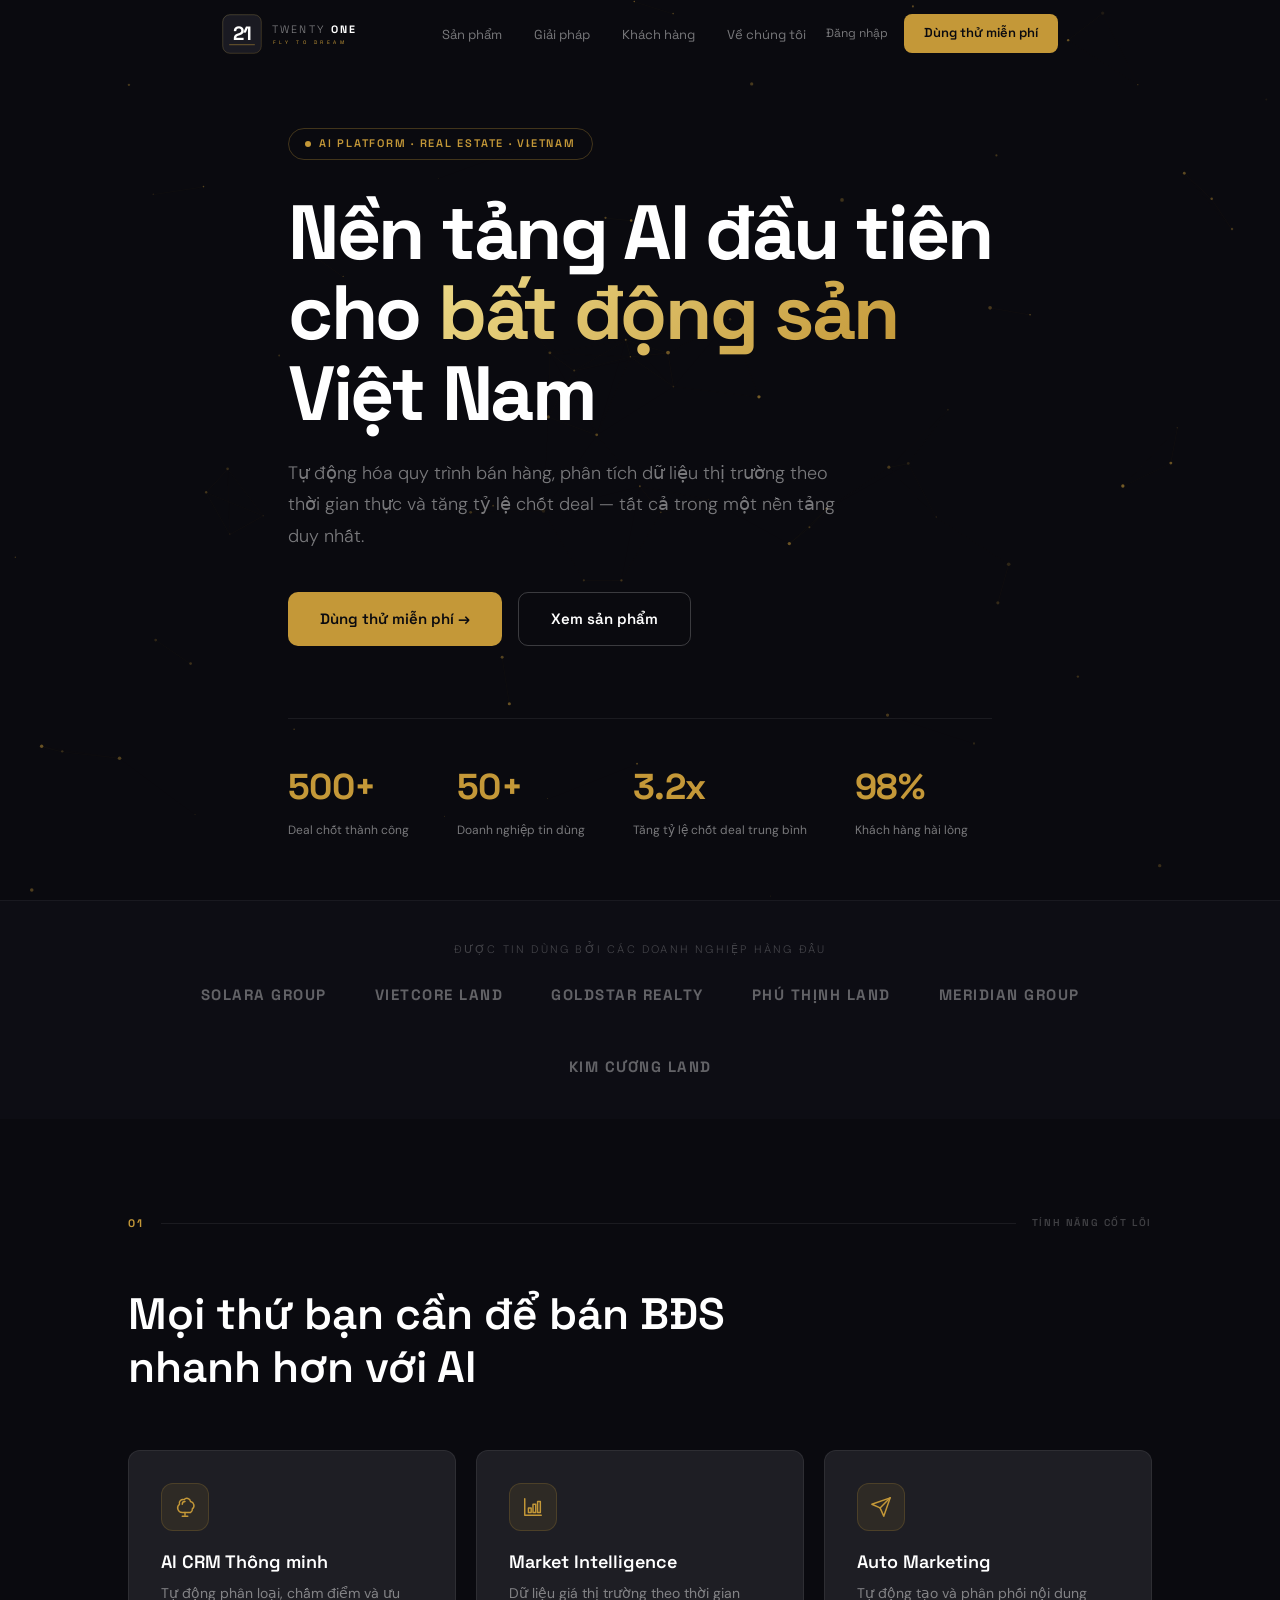
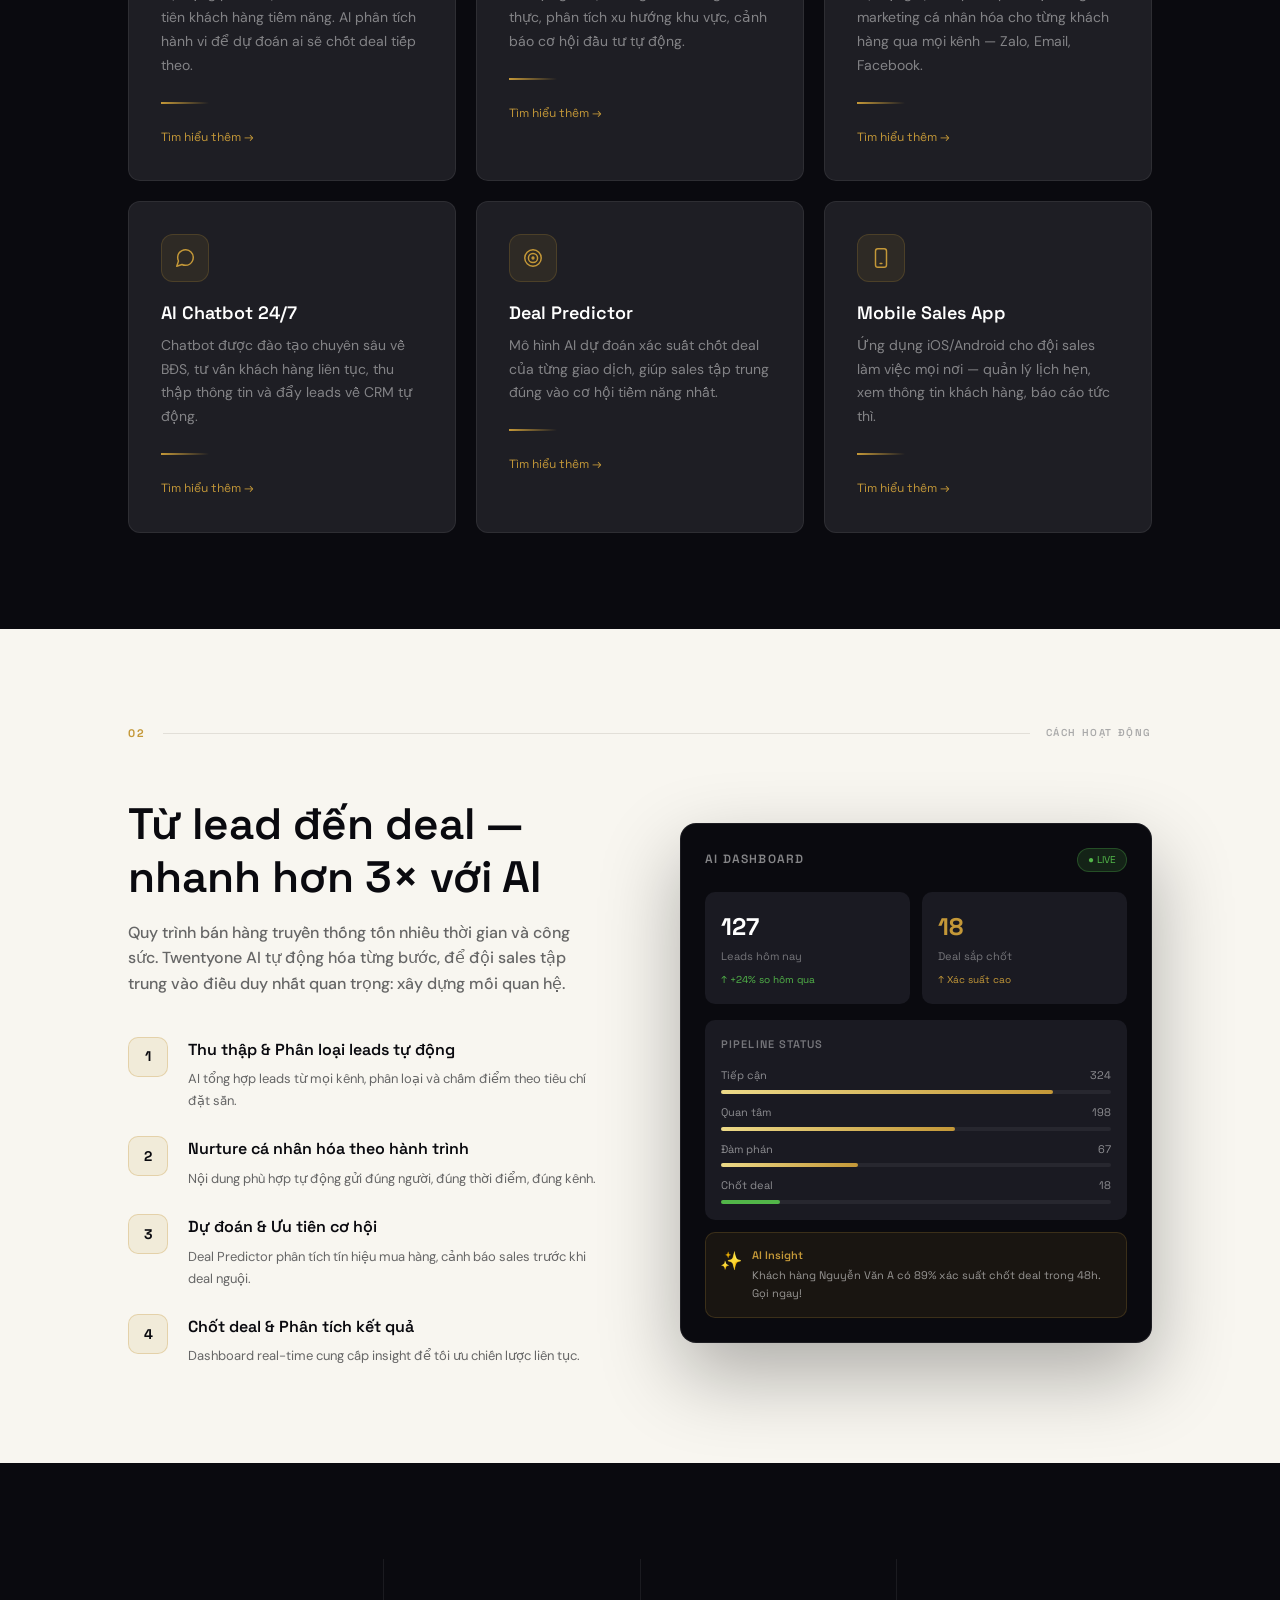
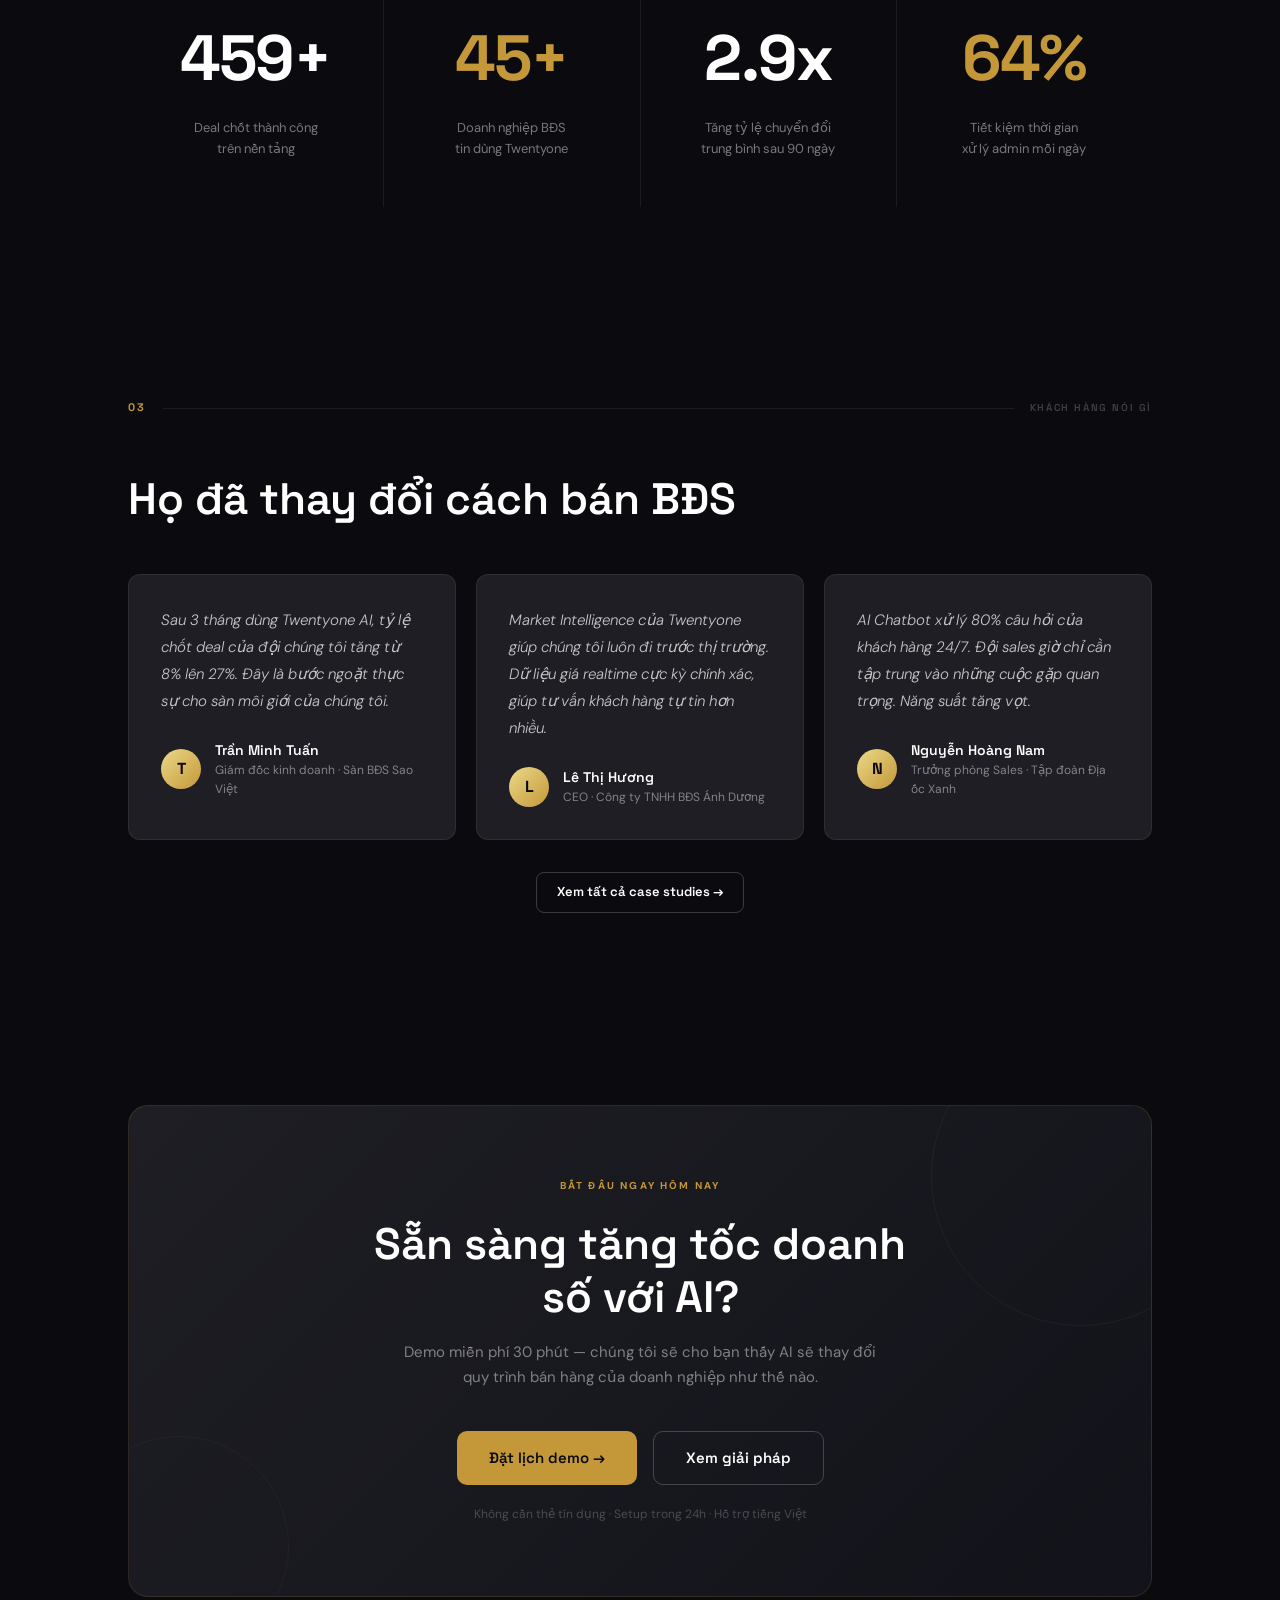
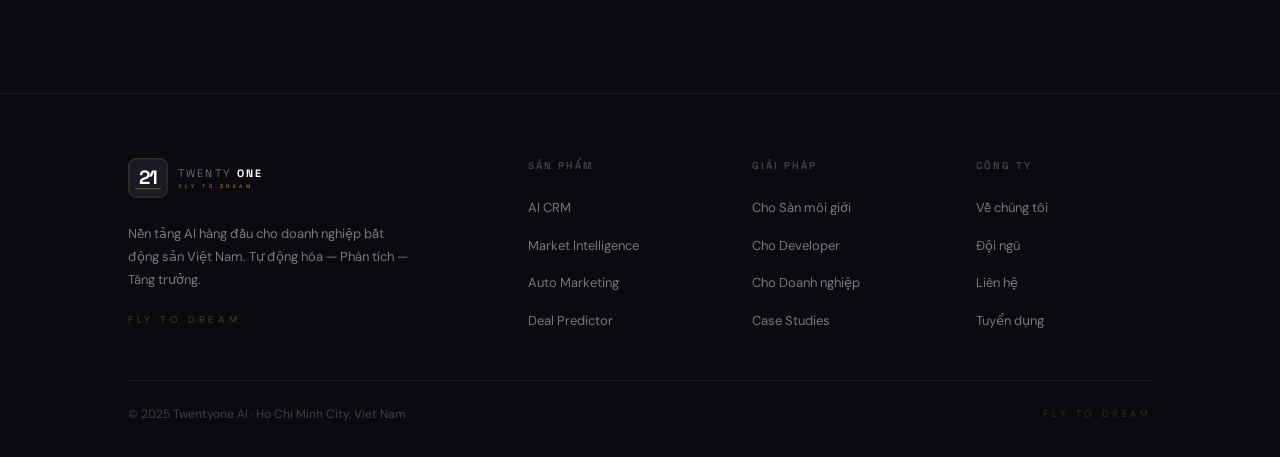
==== index.html @ ffafa82e "Add files via upload iniitial website upload" ====
<!DOCTYPE html>
<html lang="vi">
<head>
<meta charset="UTF-8">
<meta name="viewport" content="width=device-width, initial-scale=1.0">
<title>Twentyone AI — Nền tảng AI cho Bất động sản Việt Nam</title>
<meta name="description" content="Twentyone AI là nền tảng AI đầu tiên dành riêng cho doanh nghiệp bất động sản Việt Nam. Tự động hóa quy trình, phân tích thị trường, tăng tỷ lệ chốt deal.">
<link rel="icon" type="image/svg+xml" href="images/favicon.svg">
<link rel="stylesheet" href="css/style.css">
</head>
<body>

<div id="nav-placeholder"></div>

<!-- ████ HERO ████ -->
<section class="hero">
  <canvas id="particles-canvas"></canvas>
  <div class="container">
    <div class="hero__content">
      <div class="hero__badge reveal">
        <div class="hero__badge-dot"></div>
        <span>AI Platform · Real Estate · Vietnam</span>
      </div>
      <h1 class="hero__title reveal reveal-delay-1">
        Nền tảng AI đầu tiên<br>
        cho <em>bất động sản</em><br>
        Việt Nam
      </h1>
      <p class="hero__sub reveal reveal-delay-2" data-cms="hero.subtitle">
        Tự động hóa quy trình bán hàng, phân tích dữ liệu thị trường theo thời gian thực và tăng tỷ lệ chốt deal — tất cả trong một nền tảng duy nhất.
      </p>
      <div class="hero__ctas reveal reveal-delay-2">
        <a href="#contact" class="btn btn-gold btn-lg">Dùng thử miễn phí →</a>
        <a href="san-pham.html" class="btn btn-outline btn-lg">Xem sản phẩm</a>
      </div>
      <div class="hero__stats reveal reveal-delay-3">
        <div>
          <div class="hero__stat-num"><span data-cms="stats.deals_closed" data-target="500" data-suffix="+">0+</span></div>
          <div class="hero__stat-label">Deal chốt thành công</div>
        </div>
        <div>
          <div class="hero__stat-num"><span data-cms="stats.businesses" data-target="50" data-suffix="+">0+</span></div>
          <div class="hero__stat-label">Doanh nghiệp tin dùng</div>
        </div>
        <div>
          <div class="hero__stat-num"><span data-cms="stats.conversion_multiplier" data-target="3.2" data-suffix="x">0x</span></div>
          <div class="hero__stat-label">Tăng tỷ lệ chốt deal trung bình</div>
        </div>
        <div>
          <div class="hero__stat-num"><span data-cms="stats.satisfaction" data-target="98" data-suffix="%">0%</span></div>
          <div class="hero__stat-label">Khách hàng hài lòng</div>
        </div>
      </div>
    </div>
  </div>
</section>

<!-- ████ TRUSTED BY ████ -->
<section style="background:#0D0D14; padding:40px 0; border-top:1px solid rgba(255,255,255,0.05)">
  <div class="container">
    <p class="text-center caption muted mb-6" style="letter-spacing:0.2em;text-transform:uppercase">Được tin dùng bởi các doanh nghiệp hàng đầu</p>
    <div data-cms-list="trusted_by" style="display:flex;gap:48px;justify-content:center;align-items:center;flex-wrap:wrap;opacity:0.35">
      <span style="font-size:15px;font-weight:700;letter-spacing:0.1em;color:#fff">SOLARA GROUP</span>
      <span style="font-size:15px;font-weight:700;letter-spacing:0.1em;color:#fff">VIETCORE LAND</span>
      <span style="font-size:15px;font-weight:700;letter-spacing:0.1em;color:#fff">GOLDSTAR REALTY</span>
      <span style="font-size:15px;font-weight:700;letter-spacing:0.1em;color:#fff">PHÚ THỊNH LAND</span>
      <span style="font-size:15px;font-weight:700;letter-spacing:0.1em;color:#fff">MERIDIAN GROUP</span>
      <span style="font-size:15px;font-weight:700;letter-spacing:0.1em;color:#fff">KIM CƯƠNG LAND</span>
    </div>
  </div>
</section>

<!-- ████ FEATURES ████ -->
<section class="section" style="background:#0A0A0F">
  <div class="container">
    <div class="section-label reveal">
      <div class="section-label__num">01</div>
      <div class="section-label__line"></div>
      <div class="section-label__text">Tính năng cốt lõi</div>
    </div>
    <div style="max-width:640px;margin-bottom:56px">
      <h2 class="heading-1 reveal">Mọi thứ bạn cần để bán BĐS nhanh hơn với AI</h2>
    </div>
    <div class="grid-3">
      <div class="card reveal">
        <div class="card__icon"><svg viewBox="0 0 24 24" width="22" height="22" fill="none" stroke="#C49838" stroke-width="1.6" stroke-linecap="round" stroke-linejoin="round"><path d="M9 18a5 5 0 0 1-3-9 4 4 0 0 1 5-5 4 4 0 0 1 7 2 4.5 4.5 0 0 1 2 8 4 4 0 0 1-2 4Z"/><path d="M9 9a3 3 0 0 1 3-3"/><path d="M12 18v3"/><path d="M9 22h6"/></svg></div>
        <h3 class="card__title">AI CRM Thông minh</h3>
        <p class="card__body">Tự động phân loại, chấm điểm và ưu tiên khách hàng tiềm năng. AI phân tích hành vi để dự đoán ai sẽ chốt deal tiếp theo.</p>
        <div class="gold-line mt-6"></div>
        <a href="san-pham.html" style="font-size:12px;color:var(--gold);text-decoration:none;display:inline-flex;align-items:center;gap:6px;margin-top:8px">Tìm hiểu thêm →</a>
      </div>
      <div class="card reveal reveal-delay-1">
        <div class="card__icon"><svg viewBox="0 0 24 24" width="22" height="22" fill="none" stroke="#C49838" stroke-width="1.6" stroke-linecap="round" stroke-linejoin="round"><path d="M3 3v18h18"/><rect x="7" y="13" width="3" height="5"/><rect x="12" y="9" width="3" height="9"/><rect x="17" y="6" width="3" height="12"/></svg></div>
        <h3 class="card__title">Market Intelligence</h3>
        <p class="card__body">Dữ liệu giá thị trường theo thời gian thực, phân tích xu hướng khu vực, cảnh báo cơ hội đầu tư tự động.</p>
        <div class="gold-line mt-6"></div>
        <a href="san-pham.html" style="font-size:12px;color:var(--gold);text-decoration:none;display:inline-flex;align-items:center;gap:6px;margin-top:8px">Tìm hiểu thêm →</a>
      </div>
      <div class="card reveal reveal-delay-2">
        <div class="card__icon"><svg viewBox="0 0 24 24" width="22" height="22" fill="none" stroke="#C49838" stroke-width="1.6" stroke-linecap="round" stroke-linejoin="round"><path d="M22 2 11 13"/><path d="M22 2 15 22l-4-9-9-4 20-7Z"/></svg></div>
        <h3 class="card__title">Auto Marketing</h3>
        <p class="card__body">Tự động tạo và phân phối nội dung marketing cá nhân hóa cho từng khách hàng qua mọi kênh — Zalo, Email, Facebook.</p>
        <div class="gold-line mt-6"></div>
        <a href="san-pham.html" style="font-size:12px;color:var(--gold);text-decoration:none;display:inline-flex;align-items:center;gap:6px;margin-top:8px">Tìm hiểu thêm →</a>
      </div>
      <div class="card reveal">
        <div class="card__icon"><svg viewBox="0 0 24 24" width="22" height="22" fill="none" stroke="#C49838" stroke-width="1.6" stroke-linecap="round" stroke-linejoin="round"><path d="M21 11.5a8.38 8.38 0 0 1-.9 3.8 8.5 8.5 0 0 1-7.6 4.7 8.38 8.38 0 0 1-3.8-.9L3 21l1.9-5.7a8.38 8.38 0 0 1-.9-3.8 8.5 8.5 0 0 1 4.7-7.6 8.38 8.38 0 0 1 3.8-.9h.5a8.48 8.48 0 0 1 8 8v.5Z"/></svg></div>
        <h3 class="card__title">AI Chatbot 24/7</h3>
        <p class="card__body">Chatbot được đào tạo chuyên sâu về BĐS, tư vấn khách hàng liên tục, thu thập thông tin và đẩy leads về CRM tự động.</p>
        <div class="gold-line mt-6"></div>
        <a href="san-pham.html" style="font-size:12px;color:var(--gold);text-decoration:none;display:inline-flex;align-items:center;gap:6px;margin-top:8px">Tìm hiểu thêm →</a>
      </div>
      <div class="card reveal reveal-delay-1">
        <div class="card__icon"><svg viewBox="0 0 24 24" width="22" height="22" fill="none" stroke="#C49838" stroke-width="1.6" stroke-linecap="round" stroke-linejoin="round"><circle cx="12" cy="12" r="9"/><circle cx="12" cy="12" r="5"/><circle cx="12" cy="12" r="1"/></svg></div>
        <h3 class="card__title">Deal Predictor</h3>
        <p class="card__body">Mô hình AI dự đoán xác suất chốt deal của từng giao dịch, giúp sales tập trung đúng vào cơ hội tiềm năng nhất.</p>
        <div class="gold-line mt-6"></div>
        <a href="san-pham.html" style="font-size:12px;color:var(--gold);text-decoration:none;display:inline-flex;align-items:center;gap:6px;margin-top:8px">Tìm hiểu thêm →</a>
      </div>
      <div class="card reveal reveal-delay-2">
        <div class="card__icon"><svg viewBox="0 0 24 24" width="22" height="22" fill="none" stroke="#C49838" stroke-width="1.6" stroke-linecap="round" stroke-linejoin="round"><rect x="6" y="2" width="12" height="20" rx="2.5"/><path d="M11 18h2"/></svg></div>
        <h3 class="card__title">Mobile Sales App</h3>
        <p class="card__body">Ứng dụng iOS/Android cho đội sales làm việc mọi nơi — quản lý lịch hẹn, xem thông tin khách hàng, báo cáo tức thì.</p>
        <div class="gold-line mt-6"></div>
        <a href="san-pham.html" style="font-size:12px;color:var(--gold);text-decoration:none;display:inline-flex;align-items:center;gap:6px;margin-top:8px">Tìm hiểu thêm →</a>
      </div>
    </div>
  </div>
</section>

<!-- ████ HOW IT WORKS ████ -->
<section class="section" style="background:#F8F6F0">
  <div class="container">
    <div class="section-label reveal">
      <div class="section-label__num" style="color:var(--gold)">02</div>
      <div class="section-label__line light"></div>
      <div class="section-label__text light">Cách hoạt động</div>
    </div>
    <div class="feature-row">
      <div>
        <h2 class="heading-1 reveal" style="color:var(--black)">Từ lead đến deal — nhanh hơn 3× với AI</h2>
        <p class="body-lg reveal reveal-delay-1" style="color:#666;margin-top:16px;margin-bottom:40px;font-family:'DM Sans',sans-serif">Quy trình bán hàng truyền thống tốn nhiều thời gian và công sức. Twentyone AI tự động hóa từng bước, để đội sales tập trung vào điều duy nhất quan trọng: xây dựng mối quan hệ.</p>
        <div style="display:flex;flex-direction:column;gap:24px">
          <div class="step reveal reveal-delay-1">
            <div class="step__num" style="background:rgba(196,152,56,0.12);border-color:rgba(196,152,56,0.3);color:var(--black)">1</div>
            <div>
              <div class="step__title" style="color:var(--black)">Thu thập & Phân loại leads tự động</div>
              <p class="step__desc" style="color:#666">AI tổng hợp leads từ mọi kênh, phân loại và chấm điểm theo tiêu chí đặt sẵn.</p>
            </div>
          </div>
          <div class="step reveal reveal-delay-2">
            <div class="step__num" style="background:rgba(196,152,56,0.12);border-color:rgba(196,152,56,0.3);color:var(--black)">2</div>
            <div>
              <div class="step__title" style="color:var(--black)">Nurture cá nhân hóa theo hành trình</div>
              <p class="step__desc" style="color:#666">Nội dung phù hợp tự động gửi đúng người, đúng thời điểm, đúng kênh.</p>
            </div>
          </div>
          <div class="step reveal reveal-delay-3">
            <div class="step__num" style="background:rgba(196,152,56,0.12);border-color:rgba(196,152,56,0.3);color:var(--black)">3</div>
            <div>
              <div class="step__title" style="color:var(--black)">Dự đoán & Ưu tiên cơ hội</div>
              <p class="step__desc" style="color:#666">Deal Predictor phân tích tín hiệu mua hàng, cảnh báo sales trước khi deal nguội.</p>
            </div>
          </div>
          <div class="step reveal reveal-delay-4">
            <div class="step__num" style="background:rgba(196,152,56,0.12);border-color:rgba(196,152,56,0.3);color:var(--black)">4</div>
            <div>
              <div class="step__title" style="color:var(--black)">Chốt deal & Phân tích kết quả</div>
              <p class="step__desc" style="color:#666">Dashboard real-time cung cấp insight để tối ưu chiến lược liên tục.</p>
            </div>
          </div>
        </div>
      </div>
      <div class="reveal reveal-delay-2">
        <!-- Dashboard mockup -->
        <div style="background:var(--black);border-radius:16px;padding:24px;border:1px solid rgba(255,255,255,0.08);box-shadow:0 32px 80px rgba(0,0,0,0.3)">
          <div style="display:flex;align-items:center;justify-content:space-between;margin-bottom:20px">
            <span style="font-size:12px;font-weight:600;color:rgba(255,255,255,0.5);letter-spacing:0.1em">AI DASHBOARD</span>
            <span style="font-size:10px;background:rgba(82,182,73,0.15);color:#52b649;padding:3px 10px;border-radius:100px;border:1px solid rgba(82,182,73,0.3)">● LIVE</span>
          </div>
          <!-- Mini stats -->
          <div style="display:grid;grid-template-columns:1fr 1fr;gap:12px;margin-bottom:16px">
            <div style="background:#1a1a22;border-radius:10px;padding:16px">
              <div style="font-size:24px;font-weight:700;color:#fff">127</div>
              <div style="font-size:11px;color:rgba(255,255,255,0.4);margin-top:2px">Leads hôm nay</div>
              <div style="font-size:10px;color:#52b649;margin-top:6px">↑ +24% so hôm qua</div>
            </div>
            <div style="background:#1a1a22;border-radius:10px;padding:16px">
              <div style="font-size:24px;font-weight:700;color:var(--gold)">18</div>
              <div style="font-size:11px;color:rgba(255,255,255,0.4);margin-top:2px">Deal sắp chốt</div>
              <div style="font-size:10px;color:var(--gold);margin-top:6px">↑ Xác suất cao</div>
            </div>
          </div>
          <!-- Pipeline bars -->
          <div style="background:#1a1a22;border-radius:10px;padding:16px;margin-bottom:12px">
            <div style="font-size:11px;font-weight:600;color:rgba(255,255,255,0.4);margin-bottom:14px;letter-spacing:0.1em">PIPELINE STATUS</div>
            <div style="display:flex;flex-direction:column;gap:10px">
              <div>
                <div style="display:flex;justify-content:space-between;font-size:11px;color:rgba(255,255,255,0.5);margin-bottom:5px"><span>Tiếp cận</span><span>324</span></div>
                <div style="height:4px;background:rgba(255,255,255,0.06);border-radius:2px"><div style="height:100%;width:85%;background:linear-gradient(90deg,#ECD988,#C49838);border-radius:2px"></div></div>
              </div>
              <div>
                <div style="display:flex;justify-content:space-between;font-size:11px;color:rgba(255,255,255,0.5);margin-bottom:5px"><span>Quan tâm</span><span>198</span></div>
                <div style="height:4px;background:rgba(255,255,255,0.06);border-radius:2px"><div style="height:100%;width:60%;background:linear-gradient(90deg,#ECD988,#C49838);border-radius:2px"></div></div>
              </div>
              <div>
                <div style="display:flex;justify-content:space-between;font-size:11px;color:rgba(255,255,255,0.5);margin-bottom:5px"><span>Đàm phán</span><span>67</span></div>
                <div style="height:4px;background:rgba(255,255,255,0.06);border-radius:2px"><div style="height:100%;width:35%;background:linear-gradient(90deg,#ECD988,#C49838);border-radius:2px"></div></div>
              </div>
              <div>
                <div style="display:flex;justify-content:space-between;font-size:11px;color:rgba(255,255,255,0.5);margin-bottom:5px"><span>Chốt deal</span><span>18</span></div>
                <div style="height:4px;background:rgba(255,255,255,0.06);border-radius:2px"><div style="height:100%;width:15%;background:#52b649;border-radius:2px"></div></div>
              </div>
            </div>
          </div>
          <!-- AI insight -->
          <div style="background:rgba(196,152,56,0.08);border:1px solid rgba(196,152,56,0.2);border-radius:10px;padding:14px;display:flex;gap:10px;align-items:flex-start">
            <span style="font-size:18px;flex-shrink:0">✨</span>
            <div>
              <div style="font-size:11px;font-weight:600;color:var(--gold);margin-bottom:3px">AI Insight</div>
              <div style="font-size:11px;color:rgba(255,255,255,0.55);line-height:1.6">Khách hàng Nguyễn Văn A có 89% xác suất chốt deal trong 48h. Gọi ngay!</div>
            </div>
          </div>
        </div>
      </div>
    </div>
  </div>
</section>

<!-- ████ STATS ████ -->
<section class="section" style="background:var(--black)">
  <div class="container">
    <div style="display:grid;grid-template-columns:repeat(4,1fr);gap:1px;background:var(--border-dark)">
      <div class="stat-block reveal" style="background:var(--black);padding:48px 32px">
        <div class="stat-block__num">
          <span data-target="500" data-suffix="+" style="color:#fff">0+</span>
        </div>
        <div class="stat-block__label">Deal chốt thành công<br>trên nền tảng</div>
      </div>
      <div class="stat-block reveal reveal-delay-1" style="background:var(--black);padding:48px 32px">
        <div class="stat-block__num">
          <span data-target="50" data-suffix="+" style="color:var(--gold)">0+</span>
        </div>
        <div class="stat-block__label">Doanh nghiệp BĐS<br>tin dùng Twentyone</div>
      </div>
      <div class="stat-block reveal reveal-delay-2" style="background:var(--black);padding:48px 32px">
        <div class="stat-block__num">
          <span data-target="3.2" data-suffix="x" style="color:#fff">0x</span>
        </div>
        <div class="stat-block__label">Tăng tỷ lệ chuyển đổi<br>trung bình sau 90 ngày</div>
      </div>
      <div class="stat-block reveal reveal-delay-3" style="background:var(--black);padding:48px 32px">
        <div class="stat-block__num">
          <span data-target="70" data-suffix="%" style="color:var(--gold)">0%</span>
        </div>
        <div class="stat-block__label">Tiết kiệm thời gian<br>xử lý admin mỗi ngày</div>
      </div>
    </div>
  </div>
</section>

<!-- ████ TESTIMONIALS ████ -->
<section class="section" style="background:#0A0A0F">
  <div class="container">
    <div class="section-label reveal">
      <div class="section-label__num">03</div>
      <div class="section-label__line"></div>
      <div class="section-label__text">Khách hàng nói gì</div>
    </div>
    <h2 class="heading-1 reveal mb-12">Họ đã thay đổi cách bán BĐS</h2>
    <div class="grid-3">
      <div class="testimonial reveal">
        <p class="testimonial__quote" data-cms="testimonials.0.quote">"Sau 3 tháng dùng Twentyone AI, tỷ lệ chốt deal của đội chúng tôi tăng từ 8% lên 27%. Đây là bước ngoặt thực sự cho sàn môi giới của chúng tôi."</p>
        <div class="testimonial__author">
          <div class="testimonial__avatar">T</div>
          <div>
            <div class="testimonial__name" data-cms="testimonials.0.name">Trần Minh Tuấn</div>
            <div class="testimonial__role" data-cms="testimonials.0.role">Giám đốc kinh doanh · Sàn BĐS Sao Việt</div>
          </div>
        </div>
      </div>
      <div class="testimonial reveal reveal-delay-1">
        <p class="testimonial__quote" data-cms="testimonials.1.quote">"Market Intelligence của Twentyone giúp chúng tôi luôn đi trước thị trường. Dữ liệu giá realtime cực kỳ chính xác, giúp tư vấn khách hàng tự tin hơn nhiều."</p>
        <div class="testimonial__author">
          <div class="testimonial__avatar">L</div>
          <div>
            <div class="testimonial__name" data-cms="testimonials.1.name">Lê Thị Hương</div>
            <div class="testimonial__role" data-cms="testimonials.1.role">CEO · Công ty TNHH BĐS Ánh Dương</div>
          </div>
        </div>
      </div>
      <div class="testimonial reveal reveal-delay-2">
        <p class="testimonial__quote" data-cms="testimonials.2.quote">"AI Chatbot xử lý 80% câu hỏi của khách hàng 24/7. Đội sales giờ chỉ cần tập trung vào những cuộc gặp quan trọng. Năng suất tăng vọt."</p>
        <div class="testimonial__author">
          <div class="testimonial__avatar">N</div>
          <div>
            <div class="testimonial__name" data-cms="testimonials.2.name">Nguyễn Hoàng Nam</div>
            <div class="testimonial__role" data-cms="testimonials.2.role">Trưởng phòng Sales · Tập đoàn Địa ốc Xanh</div>
          </div>
        </div>
      </div>
    </div>
    <div class="text-center mt-8 reveal">
      <a href="khach-hang.html" class="btn btn-outline">Xem tất cả case studies →</a>
    </div>
  </div>
</section>

<!-- ████ CTA ████ -->
<section class="section" style="background:#0A0A0F" id="contact">
  <div class="container">
    <div class="cta-banner reveal">
      <div style="position:relative;z-index:1">
        <p class="label gold mb-6">Bắt đầu ngay hôm nay</p>
        <h2 class="heading-1 mb-6" style="max-width:560px;margin:0 auto 16px">Sẵn sàng tăng tốc doanh số với AI?</h2>
        <p style="font-size:15px;color:var(--text-dim);max-width:480px;margin:0 auto 40px;font-family:'DM Sans',sans-serif;line-height:1.7">Demo miễn phí 30 phút — chúng tôi sẽ cho bạn thấy AI sẽ thay đổi quy trình bán hàng của doanh nghiệp như thế nào.</p>
        <div style="display:flex;gap:16px;justify-content:center;flex-wrap:wrap">
          <a href="mailto:hieu@twentyonevietnam.com" class="btn btn-gold btn-lg">Đặt lịch demo →</a>
          <a href="giai-phap.html" class="btn btn-outline btn-lg">Xem giải pháp</a>
        </div>
        <p style="font-size:12px;color:var(--text-muted);margin-top:20px">Không cần thẻ tín dụng · Setup trong 24h · Hỗ trợ tiếng Việt</p>
      </div>
    </div>
  </div>
</section>

<div id="footer-placeholder"></div>

<script src="js/nav.js"></script>
<script src="js/content-loader.js"></script>
<script src="js/main.js"></script>
<script src="js/particles.js"></script>
</body>
</html>
---- css/style.css ----
/* ============================================================
   TWENTYONE AI — Design System
   Brand: #0A0A0F · #C49838 · #F8F6F0
   Font: Space Grotesk · DM Sans
   ============================================================ */

@import url('https://fonts.googleapis.com/css2?family=Space+Grotesk:wght@300;400;500;600;700&family=DM+Sans:wght@300;400;500;600&display=swap');

/* ── Reset & Base ── */
*, *::before, *::after { box-sizing: border-box; margin: 0; padding: 0; }

:root {
  --black:    #0A0A0F;
  --charcoal: #1E1E24;
  --gold:     #C49838;
  --gold-lt:  #ECD988;
  --cream:    #F8F6F0;
  --warm:     #ECEAE3;
  --white:    #FFFFFF;
  --text-dim: rgba(255,255,255,0.45);
  --text-muted: rgba(255,255,255,0.22);
  --border-dark: rgba(255,255,255,0.07);
  --border-light: #E2DFD8;
  --radius: 12px;
  --transition: 0.3s cubic-bezier(0.4,0,0.2,1);
}

html { scroll-behavior: smooth; }

body {
  font-family: 'Space Grotesk', sans-serif;
  background: var(--black);
  color: var(--white);
  line-height: 1.6;
  overflow-x: hidden;
}

body.light-page {
  background: var(--cream);
  color: var(--black);
}

/* ── Typography ── */
h1, h2, h3, h4, h5 { font-family: 'Space Grotesk', sans-serif; line-height: 1.2; }
p { font-family: 'DM Sans', sans-serif; }

.display    { font-size: clamp(36px, 5vw, 64px); font-weight: 700; letter-spacing: -0.02em; }
.heading-1  { font-size: clamp(28px, 3.5vw, 44px); font-weight: 600; }
.heading-2  { font-size: clamp(22px, 2.5vw, 32px); font-weight: 600; }
.heading-3  { font-size: clamp(18px, 2vw, 24px); font-weight: 600; }
.body-lg    { font-size: 16px; font-weight: 500; }
.body       { font-size: 14px; font-weight: 400; }
.caption    { font-size: 11px; font-weight: 300; letter-spacing: 0.06em; }
.label      { font-size: 10px; font-weight: 700; letter-spacing: 0.22em; text-transform: uppercase; }

.gold        { color: var(--gold); }
.gold-grad   { background: linear-gradient(135deg, var(--gold-lt), var(--gold)); -webkit-background-clip: text; -webkit-text-fill-color: transparent; background-clip: text; }
.dim         { color: var(--text-dim); }
.muted       { color: var(--text-muted); }

/* ── Layout ── */
.container { max-width: 1120px; margin: 0 auto; padding: 0 48px; }
.section   { padding: 96px 0; }

@media (max-width: 768px) {
  .container { padding: 0 24px; }
  .section   { padding: 64px 0; }
}

/* ── Section Label ── */
.section-label {
  display: flex; align-items: center; gap: 16px; margin-bottom: 56px;
}
.section-label__num {
  font-size: 11px; font-weight: 700; color: var(--gold); letter-spacing: 0.22em;
}
.section-label__line {
  flex: 1; height: 1px; background: var(--border-dark);
}
.section-label__line.light { background: var(--border-light); }
.section-label__text {
  font-size: 10px; font-weight: 600; color: var(--text-muted);
  letter-spacing: 0.16em; text-transform: uppercase;
}
.section-label__text.light { color: #aaa; }

/* ── NAV ── */
.nav {
  position: fixed; top: 0; left: 0; right: 0; z-index: 100;
  height: 68px; display: flex; align-items: center;
  transition: background var(--transition), border-color var(--transition), backdrop-filter var(--transition);
  border-bottom: 1px solid transparent;
}
.nav.scrolled {
  background: rgba(10,10,15,0.85);
  backdrop-filter: blur(20px);
  border-bottom-color: var(--border-dark);
}
.nav.light-nav.scrolled {
  background: rgba(248,246,240,0.9);
  border-bottom-color: var(--border-light);
}
.nav__inner {
  display: flex; align-items: center; justify-content: space-between; width: 100%; gap: 20px;
}
.nav__logo {
  display: flex; align-items: center; gap: 10px; text-decoration: none;
}
.nav__mark {
  width: 32px; height: 32px; border-radius: 8px;
  background: var(--charcoal);
  border: 1px solid rgba(196,152,56,0.25);
  display: flex; flex-direction: column; align-items: center; justify-content: center;
  flex-shrink: 0;
}
.nav__mark-num {
  font-size: 13px; font-weight: 700; color: #fff; line-height: 1; letter-spacing: -0.5px;
}
.nav__mark-line {
  width: 20px; height: 1px; background: var(--gold); opacity: 0.6; margin-top: 2px;
}
.nav__wordmark {
  display: flex; align-items: baseline;
}
.nav__wordmark span:first-child {
  font-size: 12px; font-weight: 300; letter-spacing: 0.2em;
  color: var(--text-dim); text-transform: uppercase;
}
.nav__wordmark span:last-child {
  font-size: 12px; font-weight: 700; letter-spacing: 0.2em;
  color: #fff; text-transform: uppercase;
}
.nav.light-nav .nav__wordmark span:first-child { color: rgba(10,10,15,0.38); }
.nav.light-nav .nav__wordmark span:last-child { color: var(--black); }

.nav__links {
  display: flex; gap: 32px; list-style: none; flex-shrink: 0;
}
.nav__links a {
  font-size: 13px; font-weight: 400; color: var(--text-dim);
  text-decoration: none; transition: color var(--transition);
}
.nav__links a:hover, .nav__links a.active { color: #fff; }
.nav.light-nav .nav__links a { color: #666; }
.nav.light-nav .nav__links a:hover { color: var(--black); }

.nav__cta {
  display: flex; align-items: center; gap: 16px; flex-shrink: 0;
}
.btn-ghost {
  font-size: 12px; color: var(--text-dim); text-decoration: none;
  transition: color var(--transition); font-family: 'Space Grotesk', sans-serif;
}
.btn-ghost:hover { color: #fff; }
.nav.light-nav .btn-ghost { color: #aaa; }
.nav.light-nav .btn-ghost:hover { color: var(--black); }

.btn {
  display: inline-flex; align-items: center; gap: 8px;
  font-family: 'Space Grotesk', sans-serif;
  font-size: 13px; font-weight: 600;
  padding: 9px 20px; border-radius: 8px;
  text-decoration: none; border: none; cursor: pointer;
  transition: all var(--transition);
}
.btn-gold {
  background: var(--gold); color: var(--black);
}
.btn-gold:hover { background: var(--gold-lt); transform: translateY(-1px); box-shadow: 0 8px 24px rgba(196,152,56,0.3); }

.btn-dark {
  background: var(--black); color: #fff;
}
.btn-dark:hover { background: var(--charcoal); transform: translateY(-1px); }

.btn-outline {
  background: transparent; color: #fff;
  border: 1px solid rgba(255,255,255,0.2);
}
.btn-outline:hover { border-color: var(--gold); color: var(--gold); }

.btn-lg { font-size: 15px; padding: 14px 32px; border-radius: 10px; }

/* ── Logo SVG ── */
.nav__logo-svg {
  height: 40px;
  width: auto;
  display: block;
}
@media (max-width: 768px) {
  .nav__logo-svg { height: 34px; }
}

/* ── Hamburger ── */
.nav__hamburger {
  display: none; flex-direction: column; gap: 5px; cursor: pointer;
  background: none; border: none; padding: 4px;
}
.nav__hamburger span {
  display: block; width: 24px; height: 1.5px; background: #fff;
  transition: all var(--transition);
}
.nav.light-nav .nav__hamburger span { background: var(--black); }

/* ── Mobile Menu ── */
.mobile-menu {
  position: fixed; top: 68px; left: 0; right: 0; bottom: 0; z-index: 99;
  background: rgba(10,10,15,0.97);
  backdrop-filter: blur(20px);
  display: flex; flex-direction: column; align-items: center; justify-content: center; gap: 32px;
  transform: translateX(100%); transition: transform var(--transition);
}
.mobile-menu.open { transform: translateX(0); }
.mobile-menu a {
  font-size: 24px; font-weight: 600; color: #fff; text-decoration: none;
  transition: color var(--transition);
}
.mobile-menu a:hover { color: var(--gold); }

/* ── Hero ── */
.hero {
  min-height: 100vh; display: flex; align-items: center;
  position: relative; overflow: hidden;
  background: var(--black);
}
#particles-canvas {
  position: absolute; inset: 0; z-index: 0; width: 100%; height: 100%;
}
.hero__content {
  position: relative; z-index: 1; padding-top: 68px;
}
.hero__badge {
  display: inline-flex; align-items: center; gap: 8px;
  border: 1px solid rgba(196,152,56,0.3);
  border-radius: 100px; padding: 6px 16px;
  margin-bottom: 32px;
}
.hero__badge-dot {
  width: 6px; height: 6px; border-radius: 50%; background: var(--gold);
  animation: pulse 2s infinite;
}
@keyframes pulse {
  0%, 100% { opacity: 1; }
  50% { opacity: 0.4; }
}
.hero__badge span {
  font-size: 11px; font-weight: 600; letter-spacing: 0.16em;
  color: var(--gold); text-transform: uppercase;
}
.hero__title {
  font-size: clamp(44px, 6vw, 80px); font-weight: 700;
  letter-spacing: -0.03em; line-height: 1.05;
  margin-bottom: 24px;
}
.hero__title em {
  font-style: normal;
  background: linear-gradient(135deg, var(--gold-lt), var(--gold));
  -webkit-background-clip: text; -webkit-text-fill-color: transparent; background-clip: text;
}
.hero__sub {
  font-size: clamp(15px, 1.8vw, 18px); font-weight: 300;
  color: var(--text-dim); max-width: 560px; line-height: 1.75;
  margin-bottom: 40px; font-family: 'DM Sans', sans-serif;
}
.hero__ctas {
  display: flex; gap: 16px; flex-wrap: wrap; margin-bottom: 72px;
}
.hero__stats {
  display: flex; gap: 48px; flex-wrap: wrap;
  padding-top: 40px; border-top: 1px solid var(--border-dark);
}
.hero__stat-num {
  font-size: 36px; font-weight: 700; color: #fff; letter-spacing: -0.02em;
}
.hero__stat-num span { color: var(--gold); }
.hero__stat-label {
  font-size: 12px; color: var(--text-dim); margin-top: 4px;
  font-family: 'DM Sans', sans-serif;
}

/* ── Cards ── */
.card {
  background: var(--charcoal); border-radius: var(--radius);
  border: 1px solid var(--border-dark);
  padding: 32px; transition: all var(--transition);
}
.card:hover { border-color: rgba(196,152,56,0.3); transform: translateY(-4px); }

.card-light {
  background: var(--white); border-radius: var(--radius);
  border: 1px solid var(--border-light);
  padding: 32px; transition: all var(--transition);
}
.card-light:hover { border-color: rgba(196,152,56,0.4); transform: translateY(-4px); box-shadow: 0 16px 48px rgba(0,0,0,0.08); }

.card__icon {
  width: 48px; height: 48px; border-radius: 12px;
  background: rgba(196,152,56,0.1);
  border: 1px solid rgba(196,152,56,0.2);
  display: flex; align-items: center; justify-content: center;
  margin-bottom: 20px; font-size: 22px;
}
.card__title { font-size: 18px; font-weight: 600; margin-bottom: 10px; }
.card__body { font-size: 14px; color: var(--text-dim); line-height: 1.7; font-family: 'DM Sans', sans-serif; }
.card-light .card__body { color: #666; }

/* ── Grid ── */
.grid-2 { display: grid; grid-template-columns: repeat(2, 1fr); gap: 20px; }
.grid-3 { display: grid; grid-template-columns: repeat(3, 1fr); gap: 20px; }
.grid-4 { display: grid; grid-template-columns: repeat(4, 1fr); gap: 20px; }

@media (max-width: 960px) {
  .grid-3, .grid-4 { grid-template-columns: repeat(2, 1fr); }
}
@media (max-width: 640px) {
  .grid-2, .grid-3, .grid-4 { grid-template-columns: 1fr; }
}

/* ── Divider line ── */
.gold-line {
  width: 48px; height: 2px;
  background: linear-gradient(90deg, var(--gold), transparent);
  margin: 16px 0;
}

/* ── Tags ── */
.tag {
  display: inline-block; padding: 4px 12px; border-radius: 100px;
  font-size: 11px; font-weight: 600; letter-spacing: 0.08em;
  background: rgba(196,152,56,0.12); color: var(--gold);
  border: 1px solid rgba(196,152,56,0.25);
}
.tag-dark {
  background: rgba(255,255,255,0.06); color: var(--text-dim);
  border: 1px solid rgba(255,255,255,0.1);
}

/* ── Scroll Reveal ── */
.reveal {
  opacity: 0; transform: translateY(32px);
  transition: opacity 0.7s ease, transform 0.7s ease;
}
.reveal.visible { opacity: 1; transform: translateY(0); }
.reveal-delay-1 { transition-delay: 0.1s; }
.reveal-delay-2 { transition-delay: 0.2s; }
.reveal-delay-3 { transition-delay: 0.3s; }
.reveal-delay-4 { transition-delay: 0.4s; }

/* ── Footer ── */
.footer {
  background: var(--black); border-top: 1px solid var(--border-dark);
  padding: 64px 0 32px;
}
.footer__grid {
  display: grid; grid-template-columns: 2fr 1fr 1fr 1fr; gap: 48px;
  margin-bottom: 48px;
}
.footer__brand-desc {
  font-size: 13px; color: var(--text-dim); line-height: 1.8;
  margin-top: 16px; max-width: 280px;
  font-family: 'DM Sans', sans-serif;
}
.footer__col-title {
  font-size: 10px; font-weight: 700; letter-spacing: 0.2em;
  text-transform: uppercase; color: var(--text-muted); margin-bottom: 20px;
}
.footer__links { list-style: none; display: flex; flex-direction: column; gap: 12px; }
.footer__links a {
  font-size: 13px; color: var(--text-dim); text-decoration: none;
  transition: color var(--transition); font-family: 'DM Sans', sans-serif;
}
.footer__links a:hover { color: var(--gold); }
.footer__bottom {
  border-top: 1px solid var(--border-dark);
  padding-top: 24px;
  display: flex; justify-content: space-between; align-items: center; flex-wrap: wrap; gap: 12px;
}
.footer__copy { font-size: 12px; color: var(--text-muted); font-family: 'DM Sans', sans-serif; }
.footer__tagline {
  font-size: 9.5px; font-weight: 300; letter-spacing: 0.4em;
  color: rgba(196,152,56,0.3); text-transform: uppercase;
}

@media (max-width: 768px) {
  .footer__grid { grid-template-columns: 1fr 1fr; gap: 32px; }
}
@media (max-width: 900px) {
  .nav__links, .nav__cta .btn-ghost { display: none; }
  .nav__hamburger { display: flex; }
}
@media (max-width: 480px) {
  .footer__grid { grid-template-columns: 1fr; }
}

/* ── Page Hero (inner pages) ── */
.page-hero {
  background: var(--black); padding: 144px 0 80px;
  position: relative; overflow: hidden;
}
.page-hero::after {
  content: '';
  position: absolute; inset: 0;
  background: radial-gradient(ellipse at 70% 50%, rgba(196,152,56,0.06) 0%, transparent 60%);
  pointer-events: none;
}
.page-hero__content { position: relative; z-index: 1; }

/* ── Feature Row ── */
.feature-row {
  display: grid; grid-template-columns: 1fr 1fr; gap: 80px; align-items: center;
}
.feature-row.reverse { direction: rtl; }
.feature-row.reverse > * { direction: ltr; }

@media (max-width: 768px) {
  .feature-row { grid-template-columns: 1fr; gap: 40px; }
  .feature-row.reverse { direction: ltr; }
}

/* ── Stat Block ── */
.stat-block { text-align: center; }
.stat-block__num {
  font-size: clamp(40px, 5vw, 64px); font-weight: 700;
  letter-spacing: -0.03em;
}
.stat-block__label {
  font-size: 13px; color: var(--text-dim);
  margin-top: 8px; font-family: 'DM Sans', sans-serif;
}

/* ── Testimonial ── */
.testimonial {
  background: var(--charcoal); border-radius: var(--radius);
  border: 1px solid var(--border-dark); padding: 32px;
}
.testimonial__quote {
  font-size: 15px; color: rgba(255,255,255,0.75); line-height: 1.8;
  font-family: 'DM Sans', sans-serif; font-weight: 300;
  margin-bottom: 24px; font-style: italic;
}
.testimonial__author { display: flex; align-items: center; gap: 14px; }
.testimonial__avatar {
  width: 40px; height: 40px; border-radius: 50%;
  background: linear-gradient(135deg, var(--gold-lt), var(--gold));
  display: flex; align-items: center; justify-content: center;
  font-size: 16px; font-weight: 700; color: var(--black); flex-shrink: 0;
}
.testimonial__name { font-size: 14px; font-weight: 600; }
.testimonial__role { font-size: 12px; color: var(--text-dim); font-family: 'DM Sans', sans-serif; }

/* ── Timeline ── */
.timeline { position: relative; padding-left: 32px; }
.timeline::before {
  content: ''; position: absolute; left: 6px; top: 0; bottom: 0;
  width: 1px; background: var(--border-dark);
}
.timeline__item { position: relative; margin-bottom: 40px; }
.timeline__dot {
  position: absolute; left: -28px; top: 4px;
  width: 12px; height: 12px; border-radius: 50%;
  background: var(--gold); border: 2px solid var(--black);
  box-shadow: 0 0 0 4px rgba(196,152,56,0.2);
}
.timeline__year {
  font-size: 10px; font-weight: 700; letter-spacing: 0.2em;
  color: var(--gold); text-transform: uppercase; margin-bottom: 6px;
}
.timeline__title { font-size: 16px; font-weight: 600; margin-bottom: 6px; }
.timeline__desc { font-size: 13px; color: var(--text-dim); font-family: 'DM Sans', sans-serif; line-height: 1.7; }

/* ── Process Steps ── */
.step {
  display: flex; gap: 20px; align-items: flex-start;
}
.step__num {
  width: 40px; height: 40px; border-radius: 10px; flex-shrink: 0;
  background: rgba(196,152,56,0.1); border: 1px solid rgba(196,152,56,0.25);
  display: flex; align-items: center; justify-content: center;
  font-size: 14px; font-weight: 700; color: var(--gold);
}
.step__title { font-size: 16px; font-weight: 600; margin-bottom: 6px; }
.step__desc { font-size: 13px; color: var(--text-dim); font-family: 'DM Sans', sans-serif; line-height: 1.7; }

/* ── CTA Banner ── */
.cta-banner {
  background: linear-gradient(135deg, var(--charcoal) 0%, #12121a 100%);
  border: 1px solid rgba(196,152,56,0.15);
  border-radius: 20px; padding: 72px 64px;
  text-align: center; position: relative; overflow: hidden;
}
.cta-banner::before {
  content: ''; position: absolute;
  top: -80px; right: -80px;
  width: 300px; height: 300px; border-radius: 50%;
  border: 1px solid rgba(196,152,56,0.08);
}
.cta-banner::after {
  content: ''; position: absolute;
  bottom: -60px; left: -60px;
  width: 220px; height: 220px; border-radius: 50%;
  border: 1px solid rgba(196,152,56,0.06);
}

/* ── Accordion ── */
.accordion__item {
  border-bottom: 1px solid var(--border-dark);
}
.accordion__trigger {
  width: 100%; background: none; border: none; cursor: pointer;
  display: flex; justify-content: space-between; align-items: center;
  padding: 20px 0; text-align: left;
  font-family: 'Space Grotesk', sans-serif;
  font-size: 16px; font-weight: 500; color: #fff;
  transition: color var(--transition);
}
.accordion__trigger:hover { color: var(--gold); }
.accordion__icon {
  width: 24px; height: 24px; border-radius: 6px;
  background: rgba(255,255,255,0.06); border: 1px solid var(--border-dark);
  display: flex; align-items: center; justify-content: center;
  font-size: 14px; transition: transform var(--transition), background var(--transition);
  flex-shrink: 0;
}
.accordion__item.open .accordion__icon {
  transform: rotate(45deg); background: rgba(196,152,56,0.15);
  border-color: rgba(196,152,56,0.3); color: var(--gold);
}
.accordion__body {
  max-height: 0; overflow: hidden; transition: max-height 0.4s ease, padding 0.3s ease;
}
.accordion__body.open { max-height: 300px; padding-bottom: 20px; }
.accordion__body p {
  font-size: 14px; color: var(--text-dim); line-height: 1.8;
  font-family: 'DM Sans', sans-serif;
}

/* ── Misc ── */
.text-center { text-align: center; }
.mt-4  { margin-top: 16px; }
.mt-6  { margin-top: 24px; }
.mt-8  { margin-top: 32px; }
.mt-12 { margin-top: 48px; }
.mt-16 { margin-top: 64px; }
.mb-4  { margin-bottom: 16px; }
.mb-6  { margin-bottom: 24px; }
.mb-8  { margin-bottom: 32px; }
.mb-12 { margin-bottom: 48px; }
.gap-4 { gap: 16px; }
.flex  { display: flex; }
.flex-center { display: flex; align-items: center; justify-content: center; }
.flex-between { display: flex; align-items: center; justify-content: space-between; }
.flex-wrap { flex-wrap: wrap; }
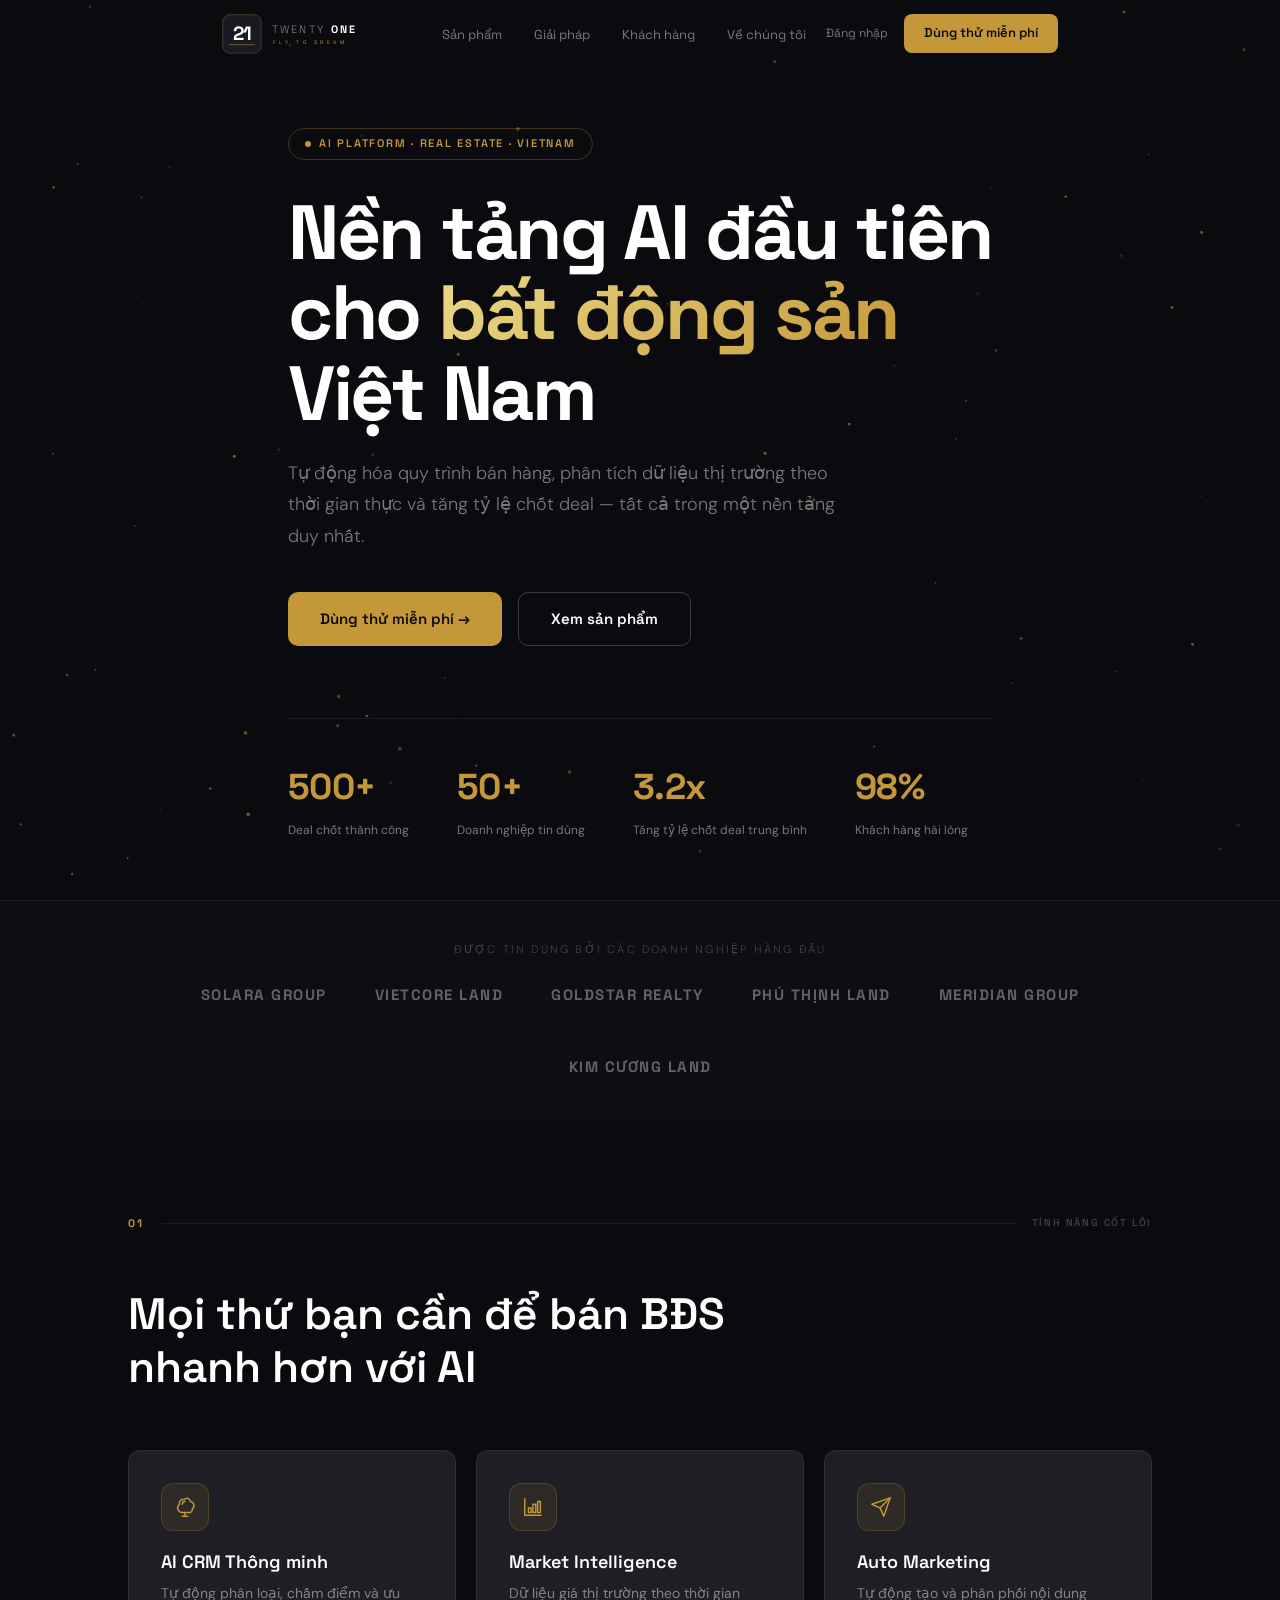
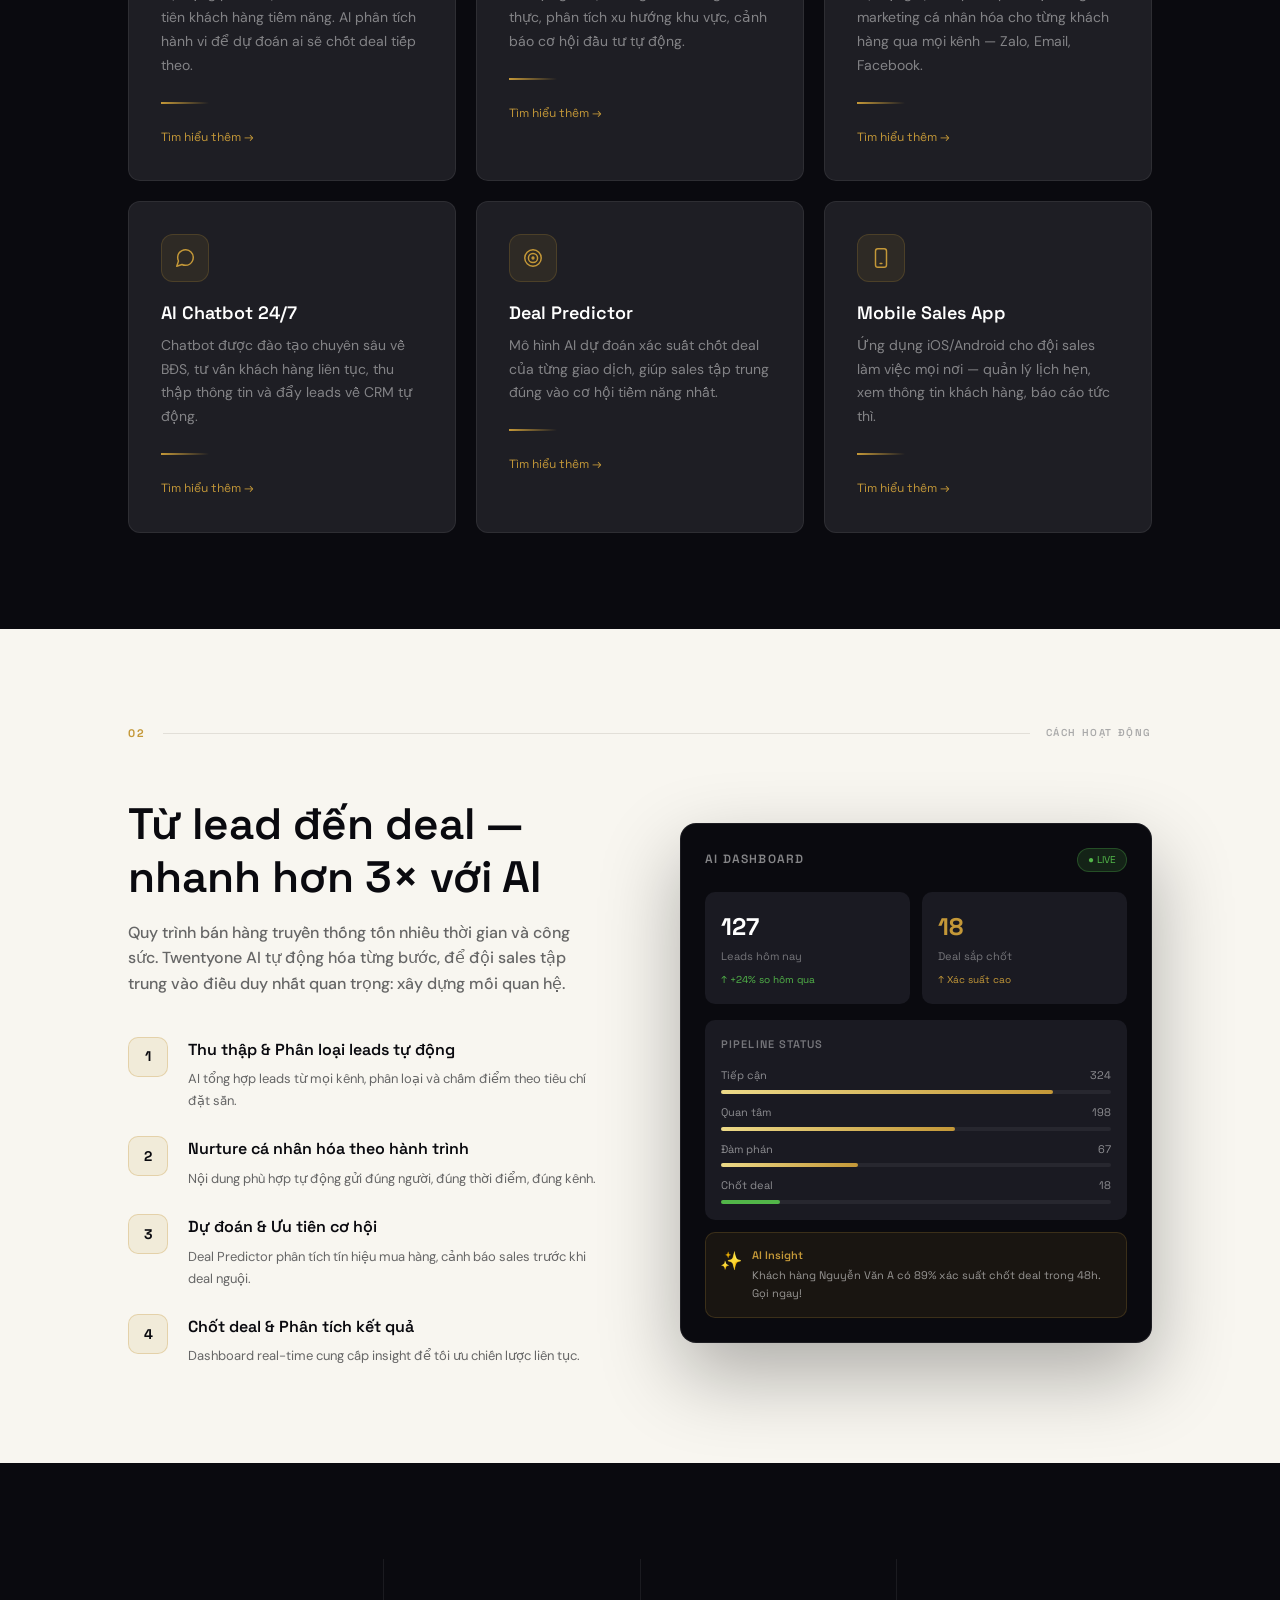
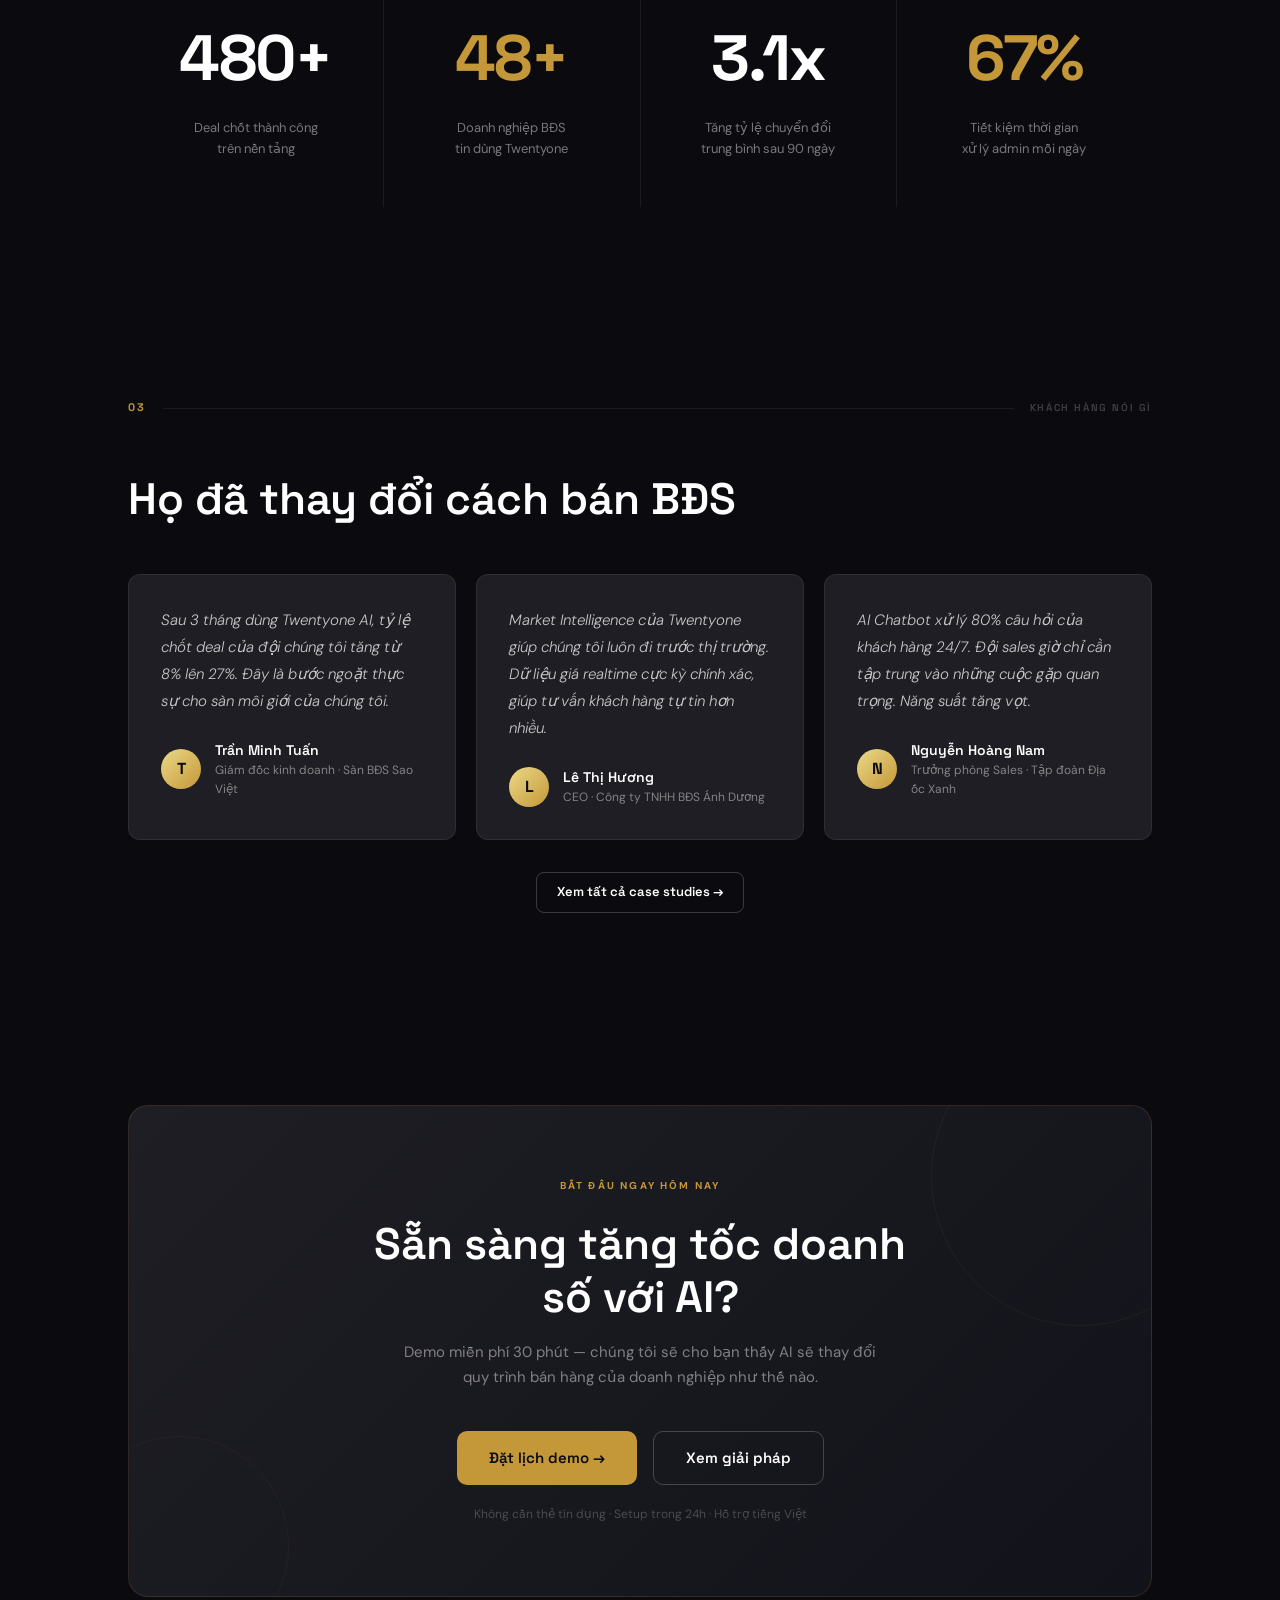
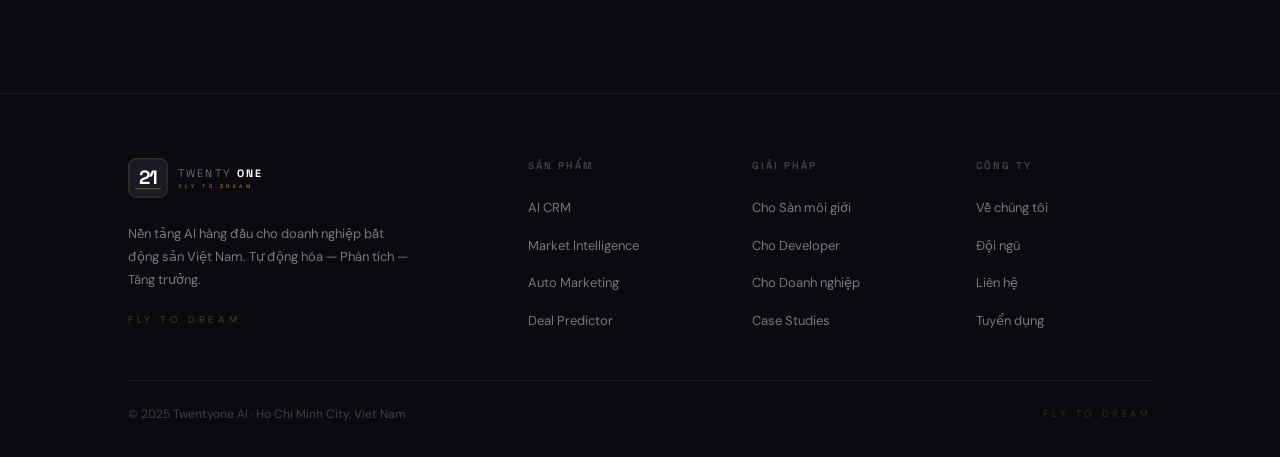
==== commit 8cae27e9: "Add files via upload" ====
--- a/index.html
+++ b/index.html
@@ -7,6 +7,7 @@
 <meta name="description" content="Twentyone AI là nền tảng AI đầu tiên dành riêng cho doanh nghiệp bất động sản Việt Nam. Tự động hóa quy trình, phân tích thị trường, tăng tỷ lệ chốt deal.">
 <link rel="icon" type="image/svg+xml" href="images/favicon.svg">
 <link rel="stylesheet" href="css/style.css">
+<script src="https://identity.netlify.com/v1/netlify-identity-widget.js"></script>
 </head>
 <body>
 
@@ -330,5 +331,16 @@
 <script src="js/content-loader.js"></script>
 <script src="js/main.js"></script>
 <script src="js/particles.js"></script>
+<script>
+  if (window.netlifyIdentity) {
+    window.netlifyIdentity.on("init", user => {
+      if (!user) {
+        window.netlifyIdentity.on("login", () => {
+          document.location.href = "/admin/";
+        });
+      }
+    });
+  }
+</script>
 </body>
 </html>
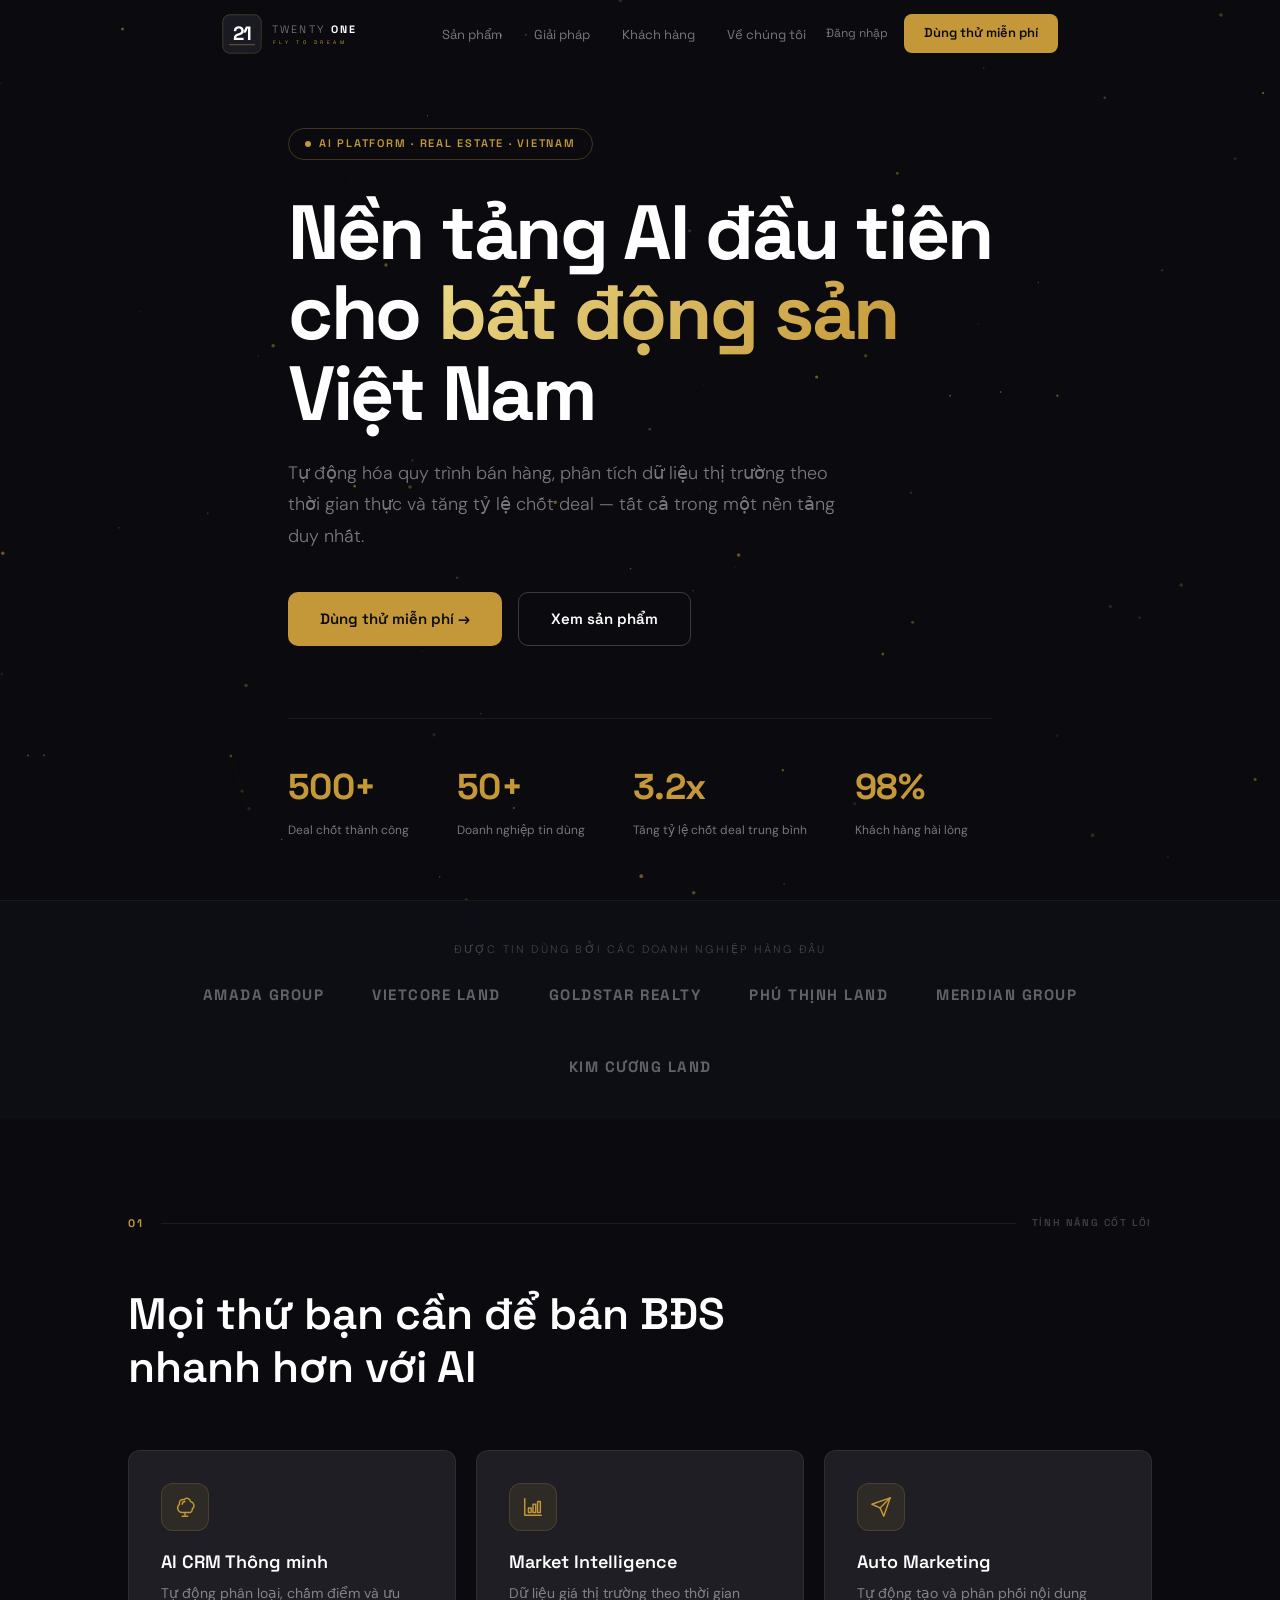
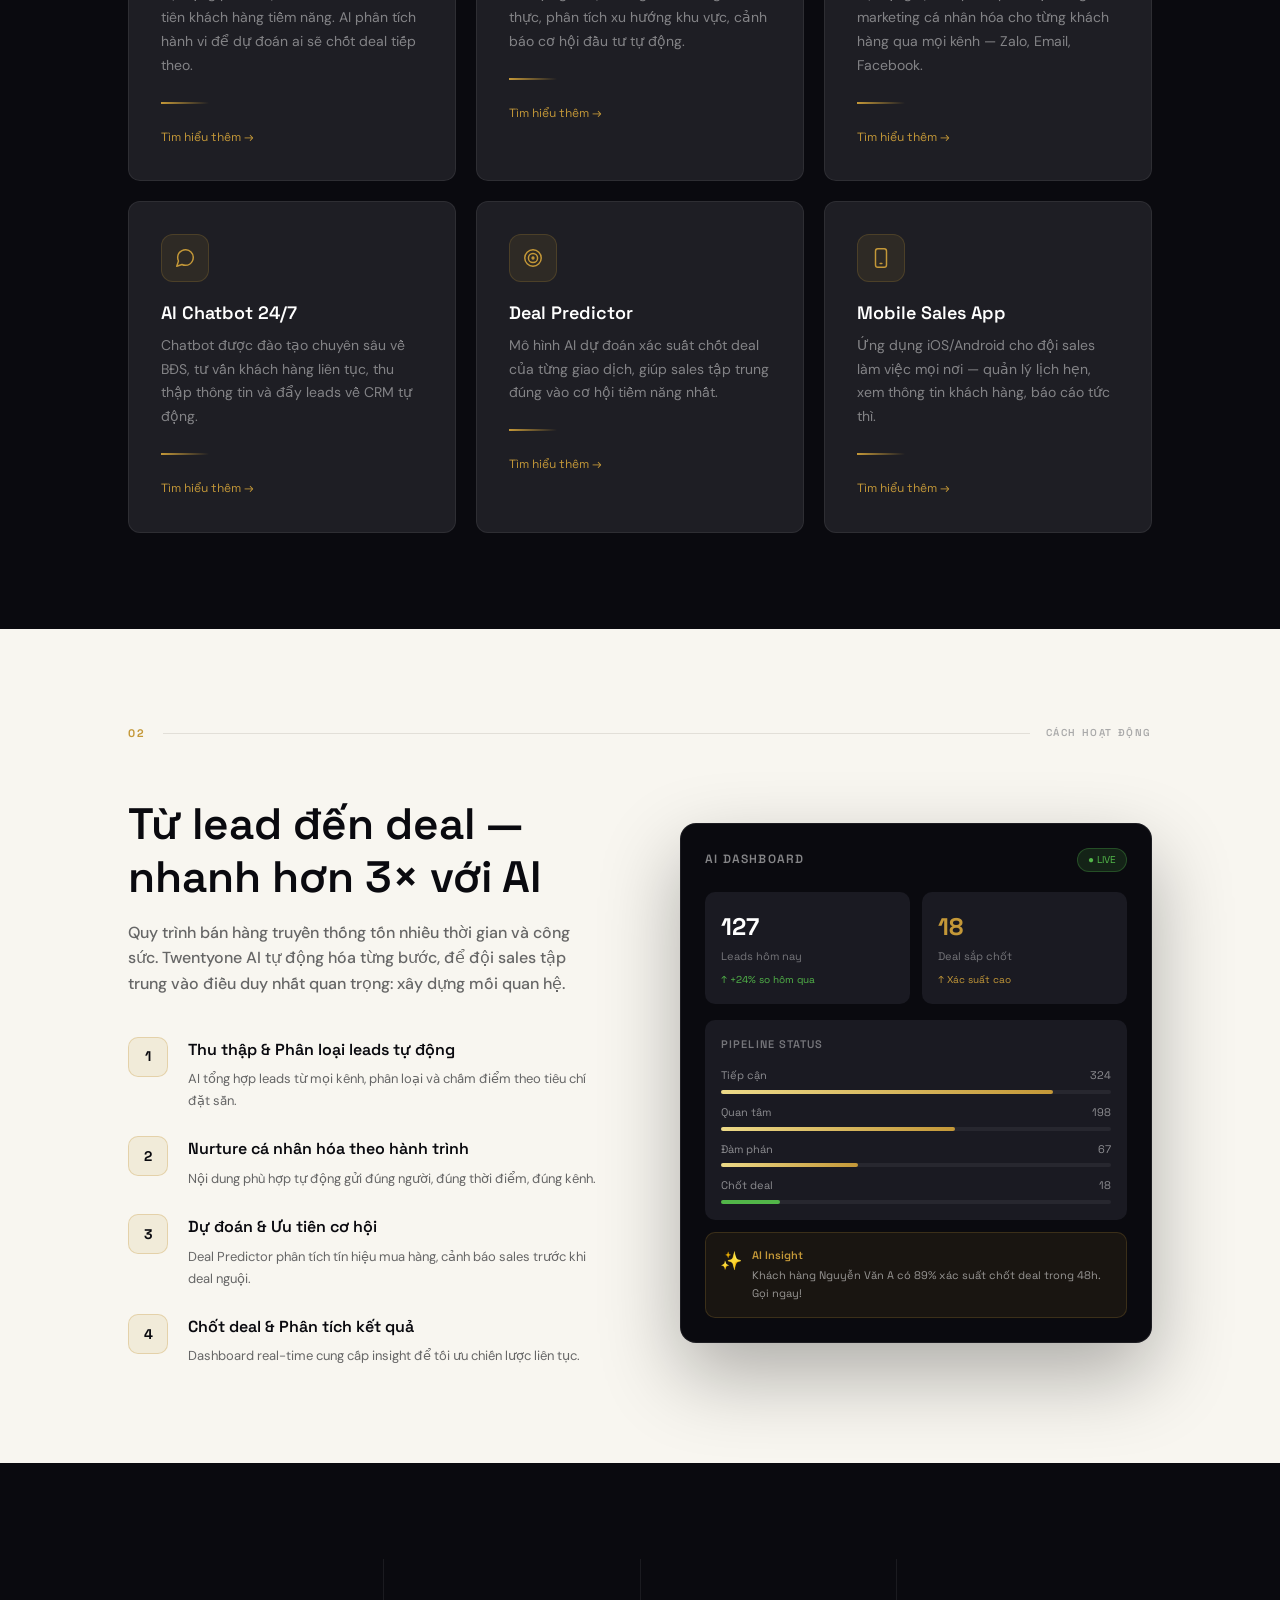
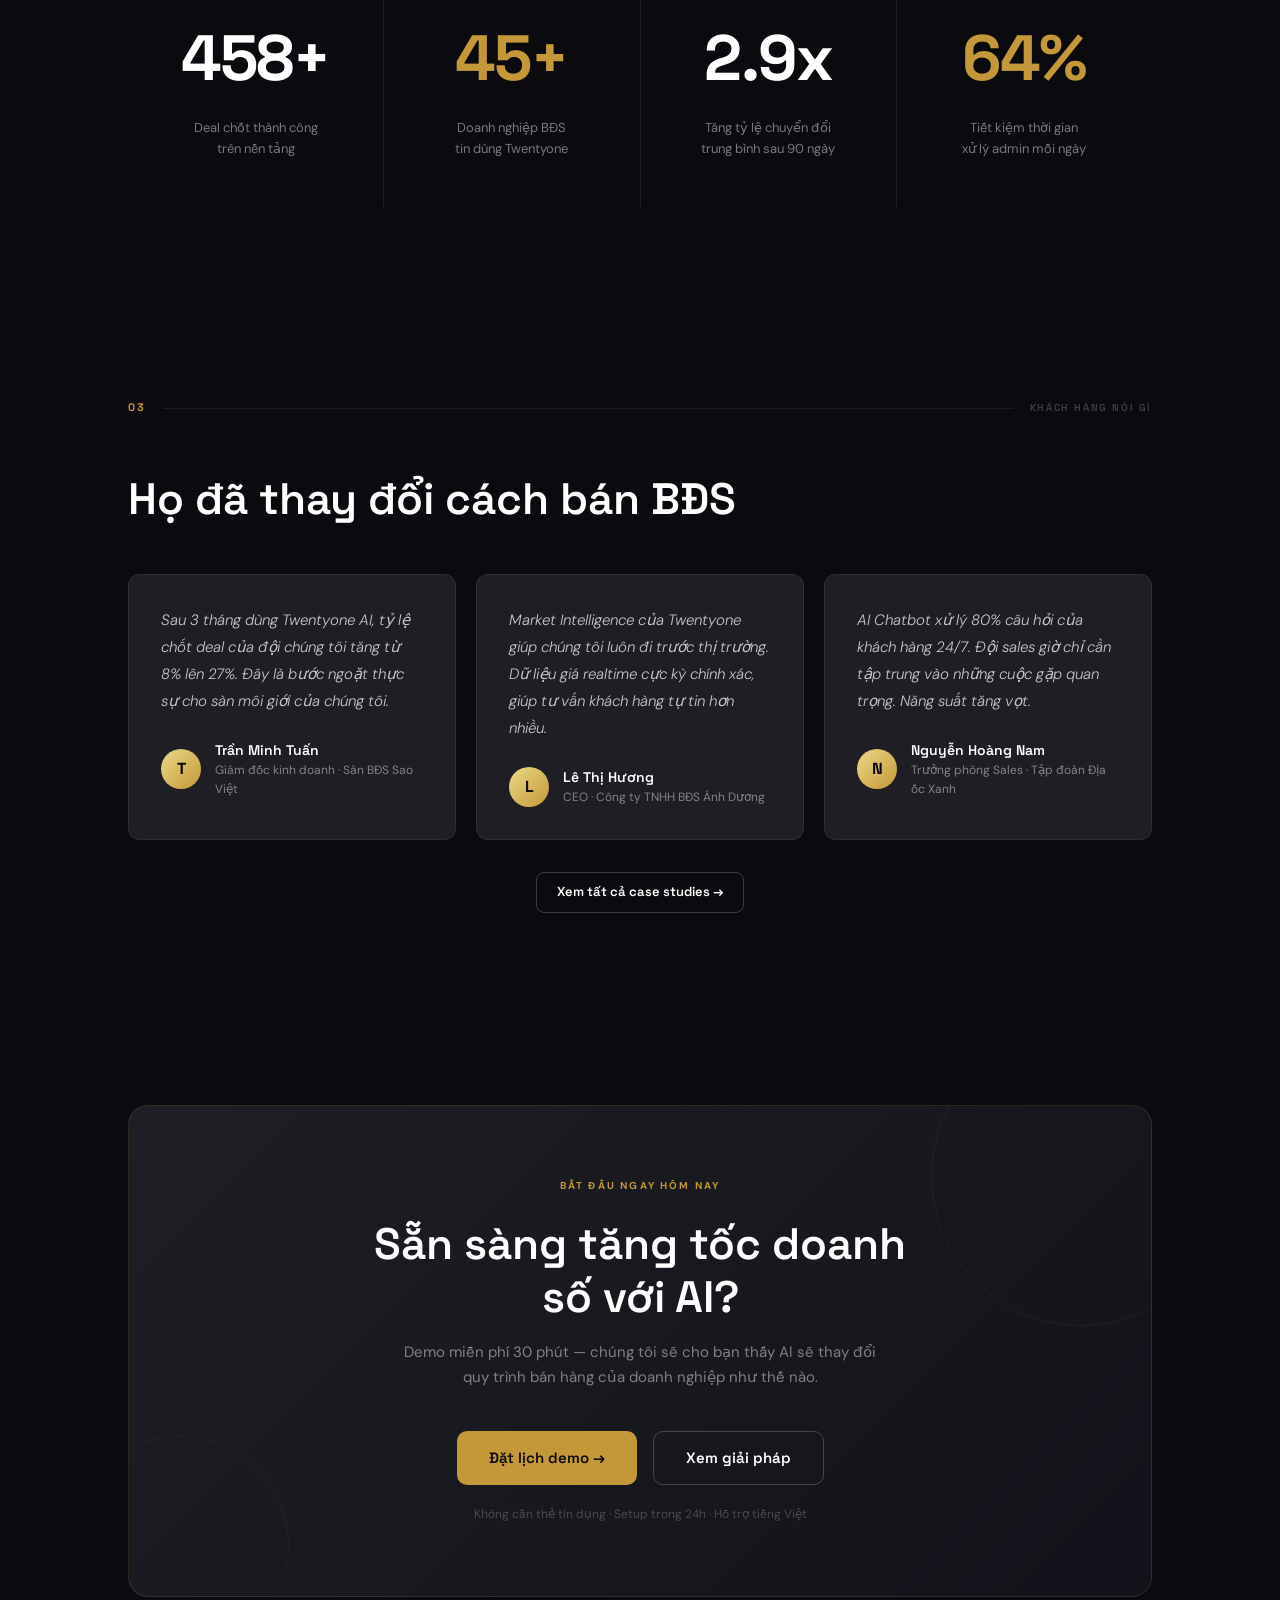
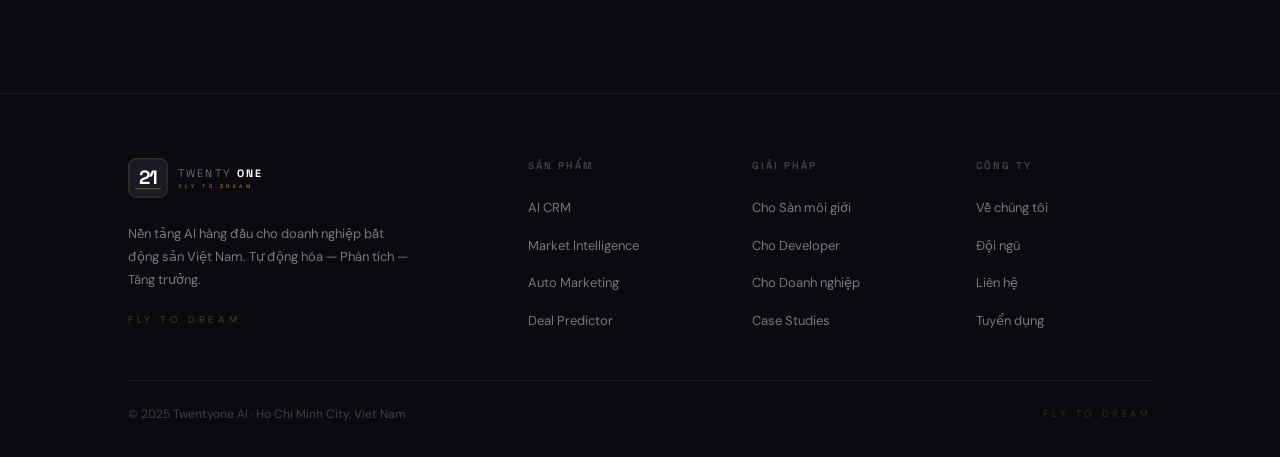
==== commit 5e416300: "Add files via upload" ====
--- a/index.html
+++ b/index.html
@@ -31,7 +31,7 @@
         Tự động hóa quy trình bán hàng, phân tích dữ liệu thị trường theo thời gian thực và tăng tỷ lệ chốt deal — tất cả trong một nền tảng duy nhất.
       </p>
       <div class="hero__ctas reveal reveal-delay-2">
-        <a href="#contact" class="btn btn-gold btn-lg">Dùng thử miễn phí →</a>
+        <a href="ve-chung-toi.html#contact" class="btn btn-gold btn-lg">Dùng thử miễn phí →</a>
         <a href="san-pham.html" class="btn btn-outline btn-lg">Xem sản phẩm</a>
       </div>
       <div class="hero__stats reveal reveal-delay-3">
@@ -316,7 +316,7 @@
         <h2 class="heading-1 mb-6" style="max-width:560px;margin:0 auto 16px">Sẵn sàng tăng tốc doanh số với AI?</h2>
         <p style="font-size:15px;color:var(--text-dim);max-width:480px;margin:0 auto 40px;font-family:'DM Sans',sans-serif;line-height:1.7">Demo miễn phí 30 phút — chúng tôi sẽ cho bạn thấy AI sẽ thay đổi quy trình bán hàng của doanh nghiệp như thế nào.</p>
         <div style="display:flex;gap:16px;justify-content:center;flex-wrap:wrap">
-          <a href="mailto:hieu@twentyonevietnam.com" class="btn btn-gold btn-lg">Đặt lịch demo →</a>
+          <a href="ve-chung-toi.html#contact" class="btn btn-gold btn-lg">Đặt lịch demo →</a>
           <a href="giai-phap.html" class="btn btn-outline btn-lg">Xem giải pháp</a>
         </div>
         <p style="font-size:12px;color:var(--text-muted);margin-top:20px">Không cần thẻ tín dụng · Setup trong 24h · Hỗ trợ tiếng Việt</p>
